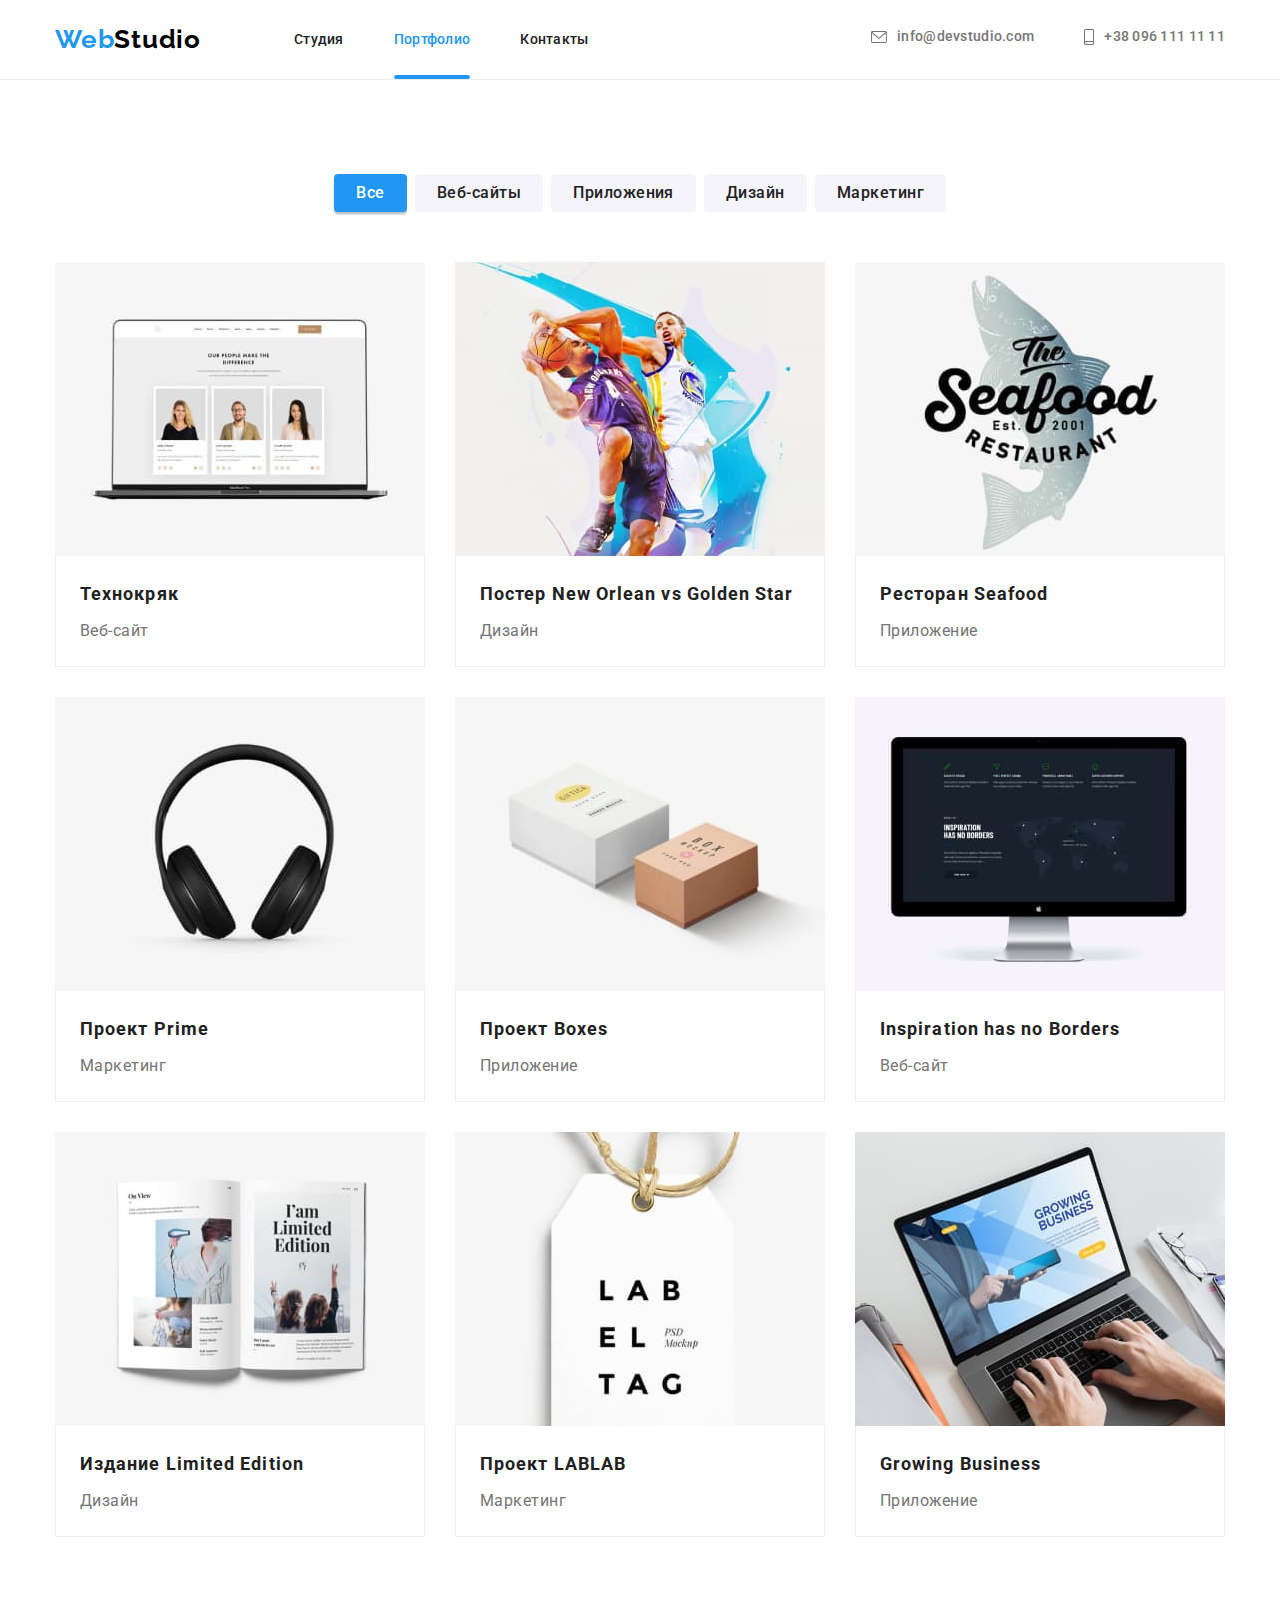
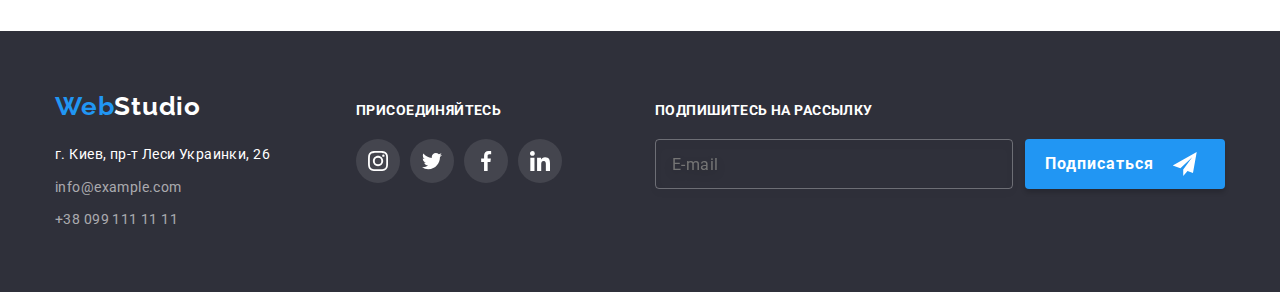
==== portfolio.html @ e459ab81 "Initial commit" ====
<!DOCTYPE html>
<html lang="ru">
  <head>
    <meta charset="UTF-8" />
    <meta http-equiv="X-UA-Compatible" content="IE=edge" />
    <meta name="viewport" content="width=device-width, initial-scale=1.0" />
    <title>Document</title>
    <!--Шрифты-->
    <link rel="preconnect" href="https://fonts.googleapis.com" />
    <link rel="preconnect" href="https://fonts.gstatic.com" crossorigin />
    <link
      href="https://fonts.googleapis.com/css2?family=Raleway:wght@700&family=Roboto:wght@400;500;700;900&display=swap"
      rel="stylesheet"
    />
    <link
      rel="stylesheet"
      href="https://cdnjs.cloudflare.com/ajax/libs/modern-normalize/1.1.0/modern-normalize.min.css"
    />
    <link rel="stylesheet" href="./css/main.min.css" />
  </head>
  <body>
    <header class="header">
      <nav class="container nav">
        <a class="link logo nav__logo--position" href="./index.html" lang="en"
          ><span class="logo--blue">Web</span>Studio
        </a>

        <ul class="list menu">
          <li class="menu__item">
            <a class="link menu__link" href="./index.html">Студия</a>
          </li>
          <li class="menu__item">
            <a
              class="link menu__link menu__link--current"
              href="./portfolio.html"
              >Портфолио</a
            >
          </li>
          <li class="menu__item">
            <a class="link menu__link" href="#">Контакты</a>
          </li>
        </ul>

        <ul class="list contacts contacts--position">
          <li class="contacts__item--position">
            <a
              class="link contacts__link contacts__link--position"
              href="mailto:info@devstudio.com"
              title="Отправить письмо"
            >
              <svg
                class="contacts__icon contacts__icon--position"
                width="16"
                height="12"
              >
                <use href="./images/svg/icons.svg#envelope"></use>
              </svg>
              info@devstudio.com</a
            >
          </li>
          <li class="contacts__item--position">
            <a
              class="link contacts__link contacts__link--position"
              href="tel:0961111111"
              title="Набрать номер"
            >
              <svg
                class="contacts__icon contacts__icon--position"
                width="10"
                height="16"
              >
                <use href="./images/svg/icons.svg#smartphone"></use>
              </svg>
              +38 096 111 11 11</a
            >
          </li>
        </ul>
      </nav>
    </header>
    <main>
      <section class="section">
        <div class="buttons container">
          <!--BUTTONS-->
          <h2 class="buttons__title" hidden>Buttons</h2>
          <ul class="list button__list button__list--position">
            <li class="button__item">
              <button class="button__pic button__pic--current" type="button">
                Все
              </button>
            </li>
            <li class="button__item button__item--position">
              <button class="button__pic" type="button">Веб-сайты</button>
            </li>
            <li class="button__item button__item--position">
              <button class="button__pic" type="button">Приложения</button>
            </li>
            <li class="button__item button__item--position">
              <button class="button__pic" type="button">Дизайн</button>
            </li>
            <li class="button__item button__item--position">
              <button class="button__pic" type="button">Маркетинг</button>
            </li>
          </ul>
          <!--examples-->
          <ul class="list examples">
            <li class="examples__li">
              <h2 class="examples__title" hidden>Examples</h2>
            </li>
            <li class="examples__li">
              <ul class="list examples__list">
                <li class="examples__item">
                  <a class="link examples__link" href="#">
                    <div class="examples__layer">
                      <img
                        class="examples__img examples__img--position"
                        src="./images/exsamples/Technockrack.jpg"
                        alt="Разработка сайта"
                        width="370"
                        height="294"
                      />
                      <p class="exemples__text">
                        Ресурс предлагает комплексные предложения с разным
                        уровнем функционала и сервисов. Все это позволит
                        посетителю получить исчерпывающие сведения о компании
                        или частном лице.
                      </p>
                    </div>
                    <div class="examples__box">
                      <h3 class="examples__name subtitle">Технокряк</h3>
                      <p class="examples__desc">Веб-сайт</p>
                    </div>
                  </a>
                </li>
                <li class="examples__item">
                  <a class="link examples__link" href="#">
                    <div class="examples__layer">
                      <img
                        class="examples__img examples__img--position"
                        src="./images/exsamples/poster.jpg"
                        alt="Игроки в баскетбол"
                        width="370"
                        height="294"
                      />
                      <p class="exemples__text">
                        Ресурс предлагает комплексные предложения с разным
                        уровнем функционала и сервисов. Все это позволит
                        посетителю получить исчерпывающие сведения о компании
                        или частном лице.
                      </p>
                    </div>
                    <div class="examples__box">
                      <h3 class="examples__name subtitle">
                        Постер <span lang="en">New Orlean vs Golden Star</span>
                      </h3>
                      <p class="examples__desc">Дизайн</p>
                    </div>
                  </a>
                </li>
                <li class="examples__item">
                  <a class="link examples__link" href="#">
                    <div class="examples__layer">
                      <img
                        class="examples__img examples__img--position"
                        src="./images/exsamples/restaurant.jpg"
                        alt="Основан в 2001 году"
                        width="370"
                        height="294"
                      />
                      <p class="exemples__text">
                        Ресурс предлагает комплексные предложения с разным
                        уровнем функционала и сервисов. Все это позволит
                        посетителю получить исчерпывающие сведения о компании
                        или частном лице.
                      </p>
                    </div>
                    <div class="examples__box">
                      <h3 class="examples__name subtitle">
                        Ресторан <span lang="en">Seafood</span>
                      </h3>
                      <p class="examples__desc">Приложение</p>
                    </div>
                  </a>
                </li>
                <li class="examples__item">
                  <a class="link examples__link" href="#">
                    <div class="examples__layer">
                      <img
                        class="examples__img examples__img--position"
                        src="./images/exsamples/prime.jpg"
                        alt="Наушники"
                        width="370"
                        height="294"
                      />
                      <p class="exemples__text">
                        Ресурс предлагает комплексные предложения с разным
                        уровнем функционала и сервисов. Все это позволит
                        посетителю получить исчерпывающие сведения о компании
                        или частном лице.
                      </p>
                    </div>
                    <div class="examples__box">
                      <h3 class="examples__name subtitle">
                        Проект <span lang="en">Prime</span>
                      </h3>
                      <p class="examples__desc">Маркетинг</p>
                    </div>
                  </a>
                </li>
                <li class="examples__item">
                  <a class="link examples__link" href="#">
                    <div class="examples__layer">
                      <img
                        class="examples__img examples__img--position"
                        src="./images/exsamples/boxes.jpg"
                        alt="Коробки"
                        width="370"
                        height="294"
                      />
                      <p class="exemples__text">
                        Ресурс предлагает комплексные предложения с разным
                        уровнем функционала и сервисов. Все это позволит
                        посетителю получить исчерпывающие сведения о компании
                        или частном лице.
                      </p>
                    </div>
                    <div class="examples__box">
                      <h3 class="examples__name subtitle">
                        Проект <span lang="en">Boxes</span>
                      </h3>
                      <p class="examples__desc">Приложение</p>
                    </div>
                  </a>
                </li>
                <li class="examples__item">
                  <a class="link examples__link" href="#">
                    <div class="examples__layer">
                      <img
                        class="examples__img examples__img--position"
                        src="./images/exsamples/inspiration.jpg"
                        alt="Монитор"
                        width="370"
                        height="294"
                      />
                      <p class="exemples__text">
                        Ресурс предлагает комплексные предложения с разным
                        уровнем функционала и сервисов. Все это позволит
                        посетителю получить исчерпывающие сведения о компании
                        или частном лице.
                      </p>
                    </div>
                    <div class="examples__box">
                      <h3 class="examples__name subtitle" lang="en">
                        Inspiration has no Borders
                      </h3>
                      <p class="examples__desc">Веб-сайт</p>
                    </div>
                  </a>
                </li>
                <li class="examples__item">
                  <a class="link examples__link" href="#">
                    <div class="examples__layer">
                      <img
                        class="examples__img examples__img--position"
                        src="./images/exsamples/limited_edition.jpg"
                        alt="Редкая книга"
                        width="370"
                        height="294"
                      />
                      <p class="exemples__text">
                        Ресурс предлагает комплексные предложения с разным
                        уровнем функционала и сервисов. Все это позволит
                        посетителю получить исчерпывающие сведения о компании
                        или частном лице.
                      </p>
                    </div>
                    <div class="examples__box">
                      <h3 class="examples__name subtitle">
                        Издание <span lang="en">Limited Edition</span>
                      </h3>
                      <p class="examples__desc">Дизайн</p>
                    </div>
                  </a>
                </li>
                <li class="examples__item">
                  <a class="link examples__link" href="#">
                    <div class="examples__layer">
                      <img
                        class="examples__img examples__img--position"
                        src="./images/exsamples/lab.jpg"
                        alt="Бирка LAB EL TAB"
                        width="370"
                        height="294"
                      />
                      <p class="exemples__text">
                        Ресурс предлагает комплексные предложения с разным
                        уровнем функционала и сервисов. Все это позволит
                        посетителю получить исчерпывающие сведения о компании
                        или частном лице.
                      </p>
                    </div>
                    <div class="examples__box">
                      <h3 class="examples__name subtitle">
                        Проект <span lang="en">LAB</span>LAB
                      </h3>
                      <p class="examples__desc">Маркетинг</p>
                    </div>
                  </a>
                </li>
                <li class="examples__item">
                  <a class="link examples__link" href="#">
                    <div class="examples__layer">
                      <img
                        class="examples__img examples__img--position"
                        src="./images/exsamples/growing_business.jpg"
                        alt="Работа за ноутбуком"
                        width="370"
                        height="294"
                      />
                      <p class="exemples__text">
                        Ресурс предлагает комплексные предложения с разным
                        уровнем функционала и сервисов. Все это позволит
                        посетителю получить исчерпывающие сведения о компании
                        или частном лице.
                      </p>
                    </div>
                    <div class="examples__box">
                      <h3 class="examples__name subtitle" lang="en">
                        Growing Business
                      </h3>
                      <p class="examples__desc">Приложение</p>
                    </div>
                  </a>
                </li>
              </ul>
            </li>
          </ul>
        </div>
      </section>
    </main>
    <!--FOOTER-->
    <footer class="footer">
      <div class="container footer--position">
        <div class="footer__box">
          <a
            class="link logo logo--wite"
            href="./index.html"
            title="Перейти на главную страницу"
            lang="en"
          >
            <span class="logo--blue">Web</span>Studio</a
          >
          <address class="address address--position">
            <ul class="list">
              <li class="address__item">
                <a
                  class="link address__link address__link--white"
                  href="https://goo.gl/maps/PbqtYwgtNbgsAqmw5"
                  target="_blank"
                  rel="noopener noreferrer"
                  title="Посмотрерь расположение на карте"
                >
                  г. Киев, пр-т Леси Украинки, 26</a
                >
              </li>
              <li class="address__item">
                <a
                  class="link address__link address__link--grey"
                  href="mailto:info@example.com"
                  title="Отправить письмо"
                >
                  info@example.com</a
                >
              </li>
              <li class="address__item">
                <a
                  class="link address__link address__link--grey"
                  href="tel:0991111111"
                  title="Набрать номер"
                  >+38 099 111 11 11
                </a>
              </li>
            </ul>
          </address>
        </div>
        <div class="footer__box">
          <h3 class="caption footer__title">ПРИСОЕДИНЯЙТЕСЬ</h3>
          <ul class="list social__list social__list--dark">
            <li class="social__item">
              <a
                class="link social__link social__link--dark"
                href="https://www.instagram.com/"
                target="_blank"
                rel="noopener noreferrer"
                title="Перейти на страничку Instagram"
              >
                <svg class="social__icon" width="20" height="20">
                  <use href="./images/svg/icons.svg#instagram"></use>
                </svg>
              </a>
            </li>
            <li class="social__item">
              <a
                class="link social__link social__link--dark"
                href="https://twitter.com/"
                target="_blank"
                rel="noopener noreferrer"
                title="Перейти на страничку Twitter"
              >
                <svg class="social__icon" width="20" height="20">
                  <use href="./images/svg/icons.svg#twitter"></use>
                </svg>
              </a>
            </li>
            <li class="social__item">
              <a
                class="link social__link social__link--dark"
                href="https://www.facebook.com/"
                target="_blank"
                rel="noopener noreferrer"
                title="Перейти на страничку Facebook"
              >
                <svg class="social__icon" width="20" height="20">
                  <use href="./images/svg/icons.svg#facebook"></use>
                </svg>
              </a>
            </li>
            <li class="social__item">
              <a
                class="link social__link social__link--dark"
                href="https://www.linkedin.com/"
                target="_blank"
                rel="noopener noreferrer"
                title="Перейти на страничку Linkedin"
              >
                <svg class="social__icon" width="20" height="20">
                  <use href="./images/svg/icons.svg#linkedin"></use>
                </svg>
              </a>
            </li>
          </ul>
        </div>
        <div class="footer__box footer__box--grow">
          <strong class="caption footer__title">Подпишитесь на рассылку</strong>
          <form class="footer__action" autocomplete="on">
            <label class="action__label" lang="en">
              <input
                class="action__input"
                type="email"
                name="mail"
                placeholder="E-mail"
              />
            </label>

            <button class="btn action__bnt--position" type="submit">
              Подписаться
              <svg
                class="btn__telegram btn__telegram--position"
                width="24"
                height="24"
              >
                <use href="./images/svg/icons.svg#telegram"></use>
              </svg>
            </button>
          </form>
        </div>
      </div>
    </footer>
  </body>
</html>
---- css/main.min.css ----
:root{--main-font: "Roboto", sans-serif;--secondary-font: "Raleway", sans-serif;--main-text-color-theme-dark: #ffffff;--main-text-color-theme-light: #212121;--secondary-text-color-theme-light: #757575;--accent-color: #2196f3;--btn-background-color: #188ce8;--accent-background-color-dark: #2f303a;--accent-background-color-grey: #f5f4fa;--color-line-header: #ececec;--color-line-box: #eeeeee;--icon-color: #afb1b8;--background-icon-color-dark: #ffffff1a;--accent-second-color: #2196f3e6;--modal-background-color: #00000033;--modal-border-btn-color: #0000001a;--black: #000000;--background-dark-transparant: #2f303acc;--border-color-grey: #21212133;--color-text-grey: #ffffff99;--space-between-clients: 30px;--amount-of-clients: 6;--space-between-exemples: 30px;--ammount-of-exemples-on-line: 3;--timing-function: cubic-bezier(0.4, 0, 0.2, 1)}.visually-hidden{position:absolute;width:1px;height:1px;margin:-1px;border:0;padding:0;white-space:nowrap;-webkit-clip-path:inset(100%);clip-path:inset(100%);clip:rect(0 0 0 0);overflow:hidden}body{font-family:var(--main-font);color:var(--secondary-text-color-theme-light)}.subtitle{color:var(--main-text-color-theme-light)}.subject{margin-top:0;margin-bottom:50px;font-weight:700;font-size:36px;line-height:1.17;letter-spacing:0.03em}.list{padding:0;margin:0;list-style:none}.link{text-decoration:none;color:inherit}.container{width:1200px;padding-left:15px;padding-right:15px;margin-left:auto;margin-right:auto}.section{padding-top:94px;padding-bottom:94px}.centered{text-align:center}.logo{padding:24px 0px;font-family:var(--secondary-font);font-weight:700;font-size:26px;line-height:1.2;letter-spacing:0.03em;color:#000000}.logo--blue{color:var(--accent-color)}.logo--wite{color:var(--main-text-color-theme-dark)}.nav__logo--position{margin-right:93px}.btn{width:200px;height:50px;border-radius:4px;padding:10px 20px;border:none;display:-webkit-box;display:-ms-flexbox;display:flex;-webkit-box-align:center;-ms-flex-align:center;align-items:center;-webkit-box-pack:center;-ms-flex-pack:center;justify-content:center;font-weight:700;font-size:16px;line-height:1.88;text-align:center;letter-spacing:0.06em;color:var(--main-text-color-theme-dark);background:var(--accent-color);-webkit-box-shadow:0px 4px 4px rgba(0,0,0,0.15);box-shadow:0px 4px 4px rgba(0,0,0,0.15);cursor:pointer;-webkit-transition:background-color 250ms var(--timing-function);transition:background-color 250ms var(--timing-function)}.btn:hover,.btn:focus{background-color:var(--btn-background-color)}.btn__telegram{width:200px;fill:currentColor}.btn__telegram--position{margin-left:10px}.hero__btn--position{margin-left:auto;margin-right:auto}.form__btn--position{margin-left:auto;margin-right:auto}.action__bnt--position{margin-left:12px}.modal-btn{position:absolute;top:8px;right:8px;display:-webkit-box;display:-ms-flexbox;display:flex;-webkit-box-align:center;-ms-flex-align:center;align-items:center;display:flex;align-items:center;-webkit-box-pack:center;-ms-flex-pack:center;justify-content:center;width:30px;height:30px;border-radius:50%;padding:0;background-color:inherit;border:1px solid var(--modal-border-btn-color);color:var(--black);cursor:pointer;-webkit-transition:color 250ms var(--timing-function);transition:color 250ms var(--timing-function)}.modal-btn:hover,.modal-btn:focus{color:var(--accent-color)}.modal-btn__icon{fill:currentColor}.button__list{display:-webkit-box;display:-ms-flexbox;display:flex;-webkit-box-pack:center;-ms-flex-pack:center;justify-content:center}.button__list--position{margin-bottom:50px}.button__item--position{margin-left:8px}.button__pic{min-width:73px;height:38px;border-radius:4px;border:none;padding:6px 22px;color:var(--main-text-color-theme-light);background-color:var(--accent-background-color-grey);font-weight:500;font-size:16px;line-height:1.63;text-align:center;letter-spacing:0.03em;cursor:pointer;-webkit-transition:color 250ms var(--timing-function),background-color 250ms var(--timing-function),-webkit-box-shadow 250ms var(--timing-function);transition:color 250ms var(--timing-function),background-color 250ms var(--timing-function),-webkit-box-shadow 250ms var(--timing-function);transition:color 250ms var(--timing-function),background-color 250ms var(--timing-function),box-shadow 250ms var(--timing-function);transition:color 250ms var(--timing-function),background-color 250ms var(--timing-function),box-shadow 250ms var(--timing-function),-webkit-box-shadow 250ms var(--timing-function)}.button__pic:hover,.button__pic:focus,.button__pic--current{background-color:var(--accent-color);color:var(--main-text-color-theme-dark);-webkit-box-shadow:0px 3px 1px rgba(0,0,0,0.1),0px 1px 2px rgba(0,0,0,0.08),0px 2px 2px rgba(0,0,0,0.12);box-shadow:0px 3px 1px rgba(0,0,0,0.1),0px 1px 2px rgba(0,0,0,0.08),0px 2px 2px rgba(0,0,0,0.12)}.social__list{display:-webkit-box;display:-ms-flexbox;display:flex;width:206px;height:44px;margin-left:auto;margin-right:auto;color:var(--icon-color);-webkit-box-pack:justify;-ms-flex-pack:justify;justify-content:space-between}.social__list--dark{color:var(--main-text-color-theme-dark)}.social__item{width:44px;height:44px}.social__link{display:-webkit-box;display:-ms-flexbox;display:flex;width:100%;height:100%;border-radius:50%;-webkit-box-align:center;-ms-flex-align:center;align-items:center;-webkit-transition:color 250ms var(--timing-function),background-color 250ms var(--timing-function);transition:color 250ms var(--timing-function),background-color 250ms var(--timing-function)}.social__link:hover,.social__link:focus{color:var(--main-text-color-theme-dark);background-color:var(--accent-color)}.social__link--dark{background-color:var(--background-icon-color-dark)}.social__icon{fill:currentColor;margin-left:auto;margin-right:auto}.backdrop{position:fixed;top:0;left:0;z-index:10;width:100%;height:100%;background-color:var(--modal-background-color);-webkit-transition:opacity 250ms var(--timing-function),visibility 250ms var(--timing-function);transition:opacity 250ms var(--timing-function),visibility 250ms var(--timing-function)}.is-hidden{opacity:0;pointer-events:none;visibility:hidden}.modal{position:absolute;top:50%;left:50%;-webkit-transform:translate(-50%, -50%) scale(1);transform:translate(-50%, -50%) scale(1);width:528px;border-radius:4px;padding:40px;background-color:var(--main-text-color-theme-dark);-webkit-transition:-webkit-transform 250ms var(--timing-function);transition:-webkit-transform 250ms var(--timing-function);transition:transform 250ms var(--timing-function);transition:transform 250ms var(--timing-function), -webkit-transform 250ms var(--timing-function)}.is-hidden .modal{-webkit-transform:translate(-50%, -50%) scale(0.8);transform:translate(-50%, -50%) scale(0.8)}.modal-action{display:block;margin-bottom:12px;font-weight:700;font-size:20px;line-height:1.15;text-align:center;letter-spacing:0.03em;color:var(--main-text-color-theme-light)}.form__box{display:-webkit-box;display:-ms-flexbox;display:flex;-webkit-box-orient:vertical;-webkit-box-direction:normal;-ms-flex-direction:column;flex-direction:column}.form__label{position:relative;display:-webkit-box;display:-ms-flexbox;display:flex;-webkit-box-orient:vertical;-webkit-box-direction:normal;-ms-flex-direction:column;flex-direction:column;color:var(--main-text-color-theme-light)}.form__label--position{margin-bottom:10px}.form__span{font-weight:400;font-size:12px;line-height:1.17;letter-spacing:0.01em;color:var(--secondary-text-color-theme-light)}.form__input{display:block;width:100%;height:40px;padding-left:42px;border-radius:4px;border:1px solid var(--border-color-grey);outline:transparent;-webkit-transition:border-color 250ms var(--timing-function);transition:border-color 250ms var(--timing-function)}.form__input--position{margin-top:4px}.form__input:focus,.form__input:hover{border-color:var(--accent-color);cursor:pointer}.form__icon{position:absolute;left:12px;bottom:11px;fill:currentColor;-webkit-transition:fill 250ms var(--timing-function);transition:fill 250ms var(--timing-function)}.form__label:focus-within>.form__icon{fill:var(--accent-color)}.textarea{width:448px;height:120px;padding:12px 16px;resize:none}.agreement__label{display:-webkit-box;display:-ms-flexbox;display:flex;-webkit-box-align:center;-ms-flex-align:center;align-items:center;-webkit-box-pack:space-evenly;-ms-flex-pack:space-evenly;justify-content:space-evenly}.agreement__label--position{margin-top:20px;margin-bottom:30px}.agreement-box{display:inline-block;width:16px;height:15px;color:var(--main-text-color-theme-dark);border:2px solid var(--main-text-color-theme-light);display:-webkit-box;display:-ms-flexbox;display:flex;-webkit-box-align:center;-ms-flex-align:center;align-items:center;-webkit-box-pack:center;-ms-flex-pack:center;justify-content:center;border-radius:3px;cursor:pointer;-webkit-transition:border-color 250ms var(--timing-function),background-color 250ms var(--timing-function);transition:border-color 250ms var(--timing-function),background-color 250ms var(--timing-function)}.agreement__input:checked+.agreement-box{background-color:var(--accent-color);border:2px solid var(--accent-color)}.agreement__input:hover+.agreement-box,.agreement__input:focus+.agreement-box{border:2px solid var(--accent-color)}.agreement-box__icon{fill:currentColor}.agreement__text{margin:0;font-weight:400;font-size:14px;line-height:1.71;letter-spacing:0.03em;color:var(--secondary-text-color-theme-light)}.agreement__link{-webkit-text-decoration-line:underline;text-decoration-line:underline;color:var(--accent-color)}.header{border-bottom:1px solid var(--color-line-header)}.nav{display:-webkit-box;display:-ms-flexbox;display:flex;-webkit-box-align:center;-ms-flex-align:center;align-items:center}.list.menu{display:-webkit-box;display:-ms-flexbox;display:flex}.menu__item:not(:last-child){margin-right:50px}.menu__link{padding-top:32px;padding-bottom:32px;color:var(--main-text-color-theme-light);font-weight:500;font-size:14px;line-height:1.14;letter-spacing:0.02em;-webkit-transition:color 250ms var(--timing-function);transition:color 250ms var(--timing-function)}.menu__link--current{position:relative;color:var(--accent-color)}.menu__link--current::after{content:"";position:absolute;left:0;bottom:0;display:inline-block;width:100%;height:4px;border-radius:2px;background-color:var(--accent-color)}.menu__link:hover,.menu__link:focus{color:var(--accent-color)}.contacts--position{display:-webkit-box;display:-ms-flexbox;display:flex;margin-left:auto}.contacts__item--position:last-child{margin-left:50px}.contacts__link{display:-webkit-box;display:-ms-flexbox;display:flex;width:inherit;height:inherit;font-weight:500;font-size:14px;line-height:1.14;letter-spacing:0.02em;color:var(--secondary-text-color-theme-light);-webkit-transition:color 250ms var(--timing-function);transition:color 250ms var(--timing-function)}.contacts__link:hover,.contacts__link:focus{color:var(--accent-color)}.contacts__link--position{display:-webkit-inline-box;display:-ms-inline-flexbox;display:inline-flex;-webkit-box-align:center;-ms-flex-align:center;align-items:center}.contacts__icon{fill:currentColor}.contacts__icon--position{margin-right:10px}.hero{background:#c4c4c4;width:1600px;height:600px}.hero--position{margin-left:auto;margin-right:auto}.overlay{max-width:1600px;height:600px;background-image:-webkit-gradient(linear, left top, right top, from(rgba(47,48,58,0.4)), to(rgba(47,48,58,0.4))),url(../images/header/header_main_picture.jpg);background-image:linear-gradient(to right, rgba(47,48,58,0.4), rgba(47,48,58,0.4)),url(../images/header/header_main_picture.jpg);background-size:cover;background-position:center;background-color:var(--accent-background-color-dark);text-align:center}.overlay--position{margin-left:auto;margin-right:auto;padding-top:200px;padding-bottom:200px}.hero__title{max-width:696px;font-weight:900;font-size:44px;line-height:1.36;letter-spacing:0.06em;text-transform:uppercase;text-align:center;color:var(--main-text-color-theme-dark)}.hero__title--position{margin-left:auto;margin-right:auto;margin-top:0;margin-bottom:30px}.benefits__list{display:-webkit-box;display:-ms-flexbox;display:flex;-webkit-box-pack:justify;-ms-flex-pack:justify;justify-content:space-between}.benefits__item{width:calc((100% - 90px) / 4)}.benefits__item--position{margin-right:30px}.benefits__box{display:-webkit-box;display:-ms-flexbox;display:flex;-webkit-box-align:center;-ms-flex-align:center;align-items:center;-webkit-box-pack:center;-ms-flex-pack:center;justify-content:center;height:120px;border-radius:4px;background-color:var(--accent-background-color-grey)}.benefits__box--position{margin-bottom:30px}.caption{margin-top:0;font-weight:700;font-size:14px;line-height:1.14;letter-spacing:0.03em;text-transform:uppercase}.benefits__caption--position{margin-bottom:10px}.benefits__text{margin-top:0;margin-bottom:0;font-size:14px;line-height:1.71;letter-spacing:0.03em}.about{padding-top:0}.about__list{display:-webkit-box;display:-ms-flexbox;display:flex}.about__item{position:relative;width:calc((100% - 60px) / 3)}.about__item--position{margin-right:30px}.about__img{display:block}.about__text{position:absolute;bottom:0;left:0;width:100%;display:block;padding:27px 40px;margin:0;background-color:var(--background-dark-transparant);font-weight:700;font-size:14px;line-height:1.14;text-align:center;letter-spacing:0.03em;text-transform:uppercase;color:var(--main-text-color-theme-dark)}.employees{background-color:var(--accent-background-color-grey)}.employees__list{display:-webkit-box;display:-ms-flexbox;display:flex}.employees__item{width:calc((100% - 90px) / 4);padding-bottom:30px;background-color:var(--main-text-color-theme-dark);-webkit-box-shadow:0px 1px 3px rgba(0,0,0,0.12),0px 1px 1px rgba(0,0,0,0.14),0px 2px 1px rgba(0,0,0,0.2);box-shadow:0px 1px 3px rgba(0,0,0,0.12),0px 1px 1px rgba(0,0,0,0.14),0px 2px 1px rgba(0,0,0,0.2);border-radius:0px 0px 4px 4px}.employees__item--position{margin-right:30px}.employees__img{margin-bottom:30px}.employees__name{margin-top:0;margin-bottom:10px;font-weight:500;font-size:16px;line-height:1.19;letter-spacing:0.03em}.employess__job{margin-top:0;margin-bottom:16px;font-size:16px;line-height:1.19;letter-spacing:0.03em}.clients__list{display:-webkit-box;display:-ms-flexbox;display:flex}.clients__box{-ms-flex-preferred-size:calc( (100% - ((var(--amount-of-clients) - 1) * var(--space-between-clients))) / var(--amount-of-clients));flex-basis:calc( (100% - ((var(--amount-of-clients) - 1) * var(--space-between-clients))) / var(--amount-of-clients))}.clients__box:not(:last-child){margin-right:var(--space-between-clients)}.clients__link{display:-webkit-box;display:-ms-flexbox;display:flex;height:92px;border:1px solid var(--icon-color);border-radius:4px;-webkit-box-align:center;-ms-flex-align:center;align-items:center;color:var(--icon-color);-webkit-transition:color 250ms var(--timing-function),border-color 250ms var(--timing-function);transition:color 250ms var(--timing-function),border-color 250ms var(--timing-function)}.clients__link:hover,.clients__link:focus{color:var(--accent-color);border-color:var(--accent-color)}.clients__icon{width:106px;height:60px;margin-left:auto;margin-right:auto;fill:currentColor}.examples__list{display:-webkit-box;display:-ms-flexbox;display:flex;-ms-flex-wrap:wrap;flex-wrap:wrap}.examples__item{-ms-flex-preferred-size:calc((100% - ((var(--ammount-of-exemples-on-line) - 1) * var(--space-between-exemples))) / var(--ammount-of-exemples-on-line));flex-basis:calc((100% - ((var(--ammount-of-exemples-on-line) - 1) * var(--space-between-exemples))) / var(--ammount-of-exemples-on-line));position:relative}.examples__item:not(:nth-child(3n)){margin-right:var(--space-between-exemples)}.examples__item:not(:nth-last-child(-n+3)){margin-bottom:var(--space-between-exemples)}.examples__link{display:block;-webkit-transition:-webkit-box-shadow 250ms var(--timing-function);transition:-webkit-box-shadow 250ms var(--timing-function);transition:box-shadow 250ms var(--timing-function);transition:box-shadow 250ms var(--timing-function), -webkit-box-shadow 250ms var(--timing-function)}.examples__link:hover,.examples__link:focus{-webkit-box-shadow:0px 1px 1px rgba(0,0,0,0.12),0px 4px 4px rgba(0,0,0,0.06),1px 4px 6px rgba(0,0,0,0.16);box-shadow:0px 1px 1px rgba(0,0,0,0.12),0px 4px 4px rgba(0,0,0,0.06),1px 4px 6px rgba(0,0,0,0.16)}.examples__desc{margin-top:0;margin-bottom:0;font-size:16px;line-height:1.88;letter-spacing:0.03em}.examples__img{display:block}.examples__img--position{margin-top:0;margin-bottom:0}.examples__layer{position:relative;overflow:hidden}.exemples__text{content:"";position:absolute;top:0;left:0;width:100%;height:100%;display:-webkit-box;display:-ms-flexbox;display:flex;-webkit-box-align:center;-ms-flex-align:center;align-items:center;background-color:var(--accent-second-color);opacity:0;margin:0;padding-left:24px;padding-right:24px;font-weight:400;font-size:18px;line-height:1.55;letter-spacing:0.03em;color:var(--main-text-color-theme-dark);-webkit-transform:translateY(100%);transform:translateY(100%);-webkit-transition:opacity 250ms var(--timing-function),-webkit-transform 250ms var(--timing-function);transition:opacity 250ms var(--timing-function),-webkit-transform 250ms var(--timing-function);transition:transform 250ms var(--timing-function),opacity 250ms var(--timing-function);transition:transform 250ms var(--timing-function),opacity 250ms var(--timing-function),-webkit-transform 250ms var(--timing-function)}.examples__link:hover .exemples__text,.examples__link:focus .exemples__text{opacity:1;-webkit-transform:translateY(0);transform:translateY(0)}.examples__box{padding-top:20px;padding-bottom:20px;padding-left:24px;border-left:1px solid var(--color-line-box);border-bottom:1px solid var(--color-line-box);border-right:1px solid var(--color-line-box)}.examples__name{font-weight:700;font-size:18px;line-height:2;letter-spacing:0.06em;margin-top:0;margin-bottom:4px}.footer{padding-top:60px;padding-bottom:60px;background-color:var(--accent-background-color-dark)}.footer--position{display:-webkit-box;display:-ms-flexbox;display:flex;-webkit-box-align:baseline;-ms-flex-align:baseline;align-items:baseline}.footer__box:first-child{width:231px;margin-right:70px}.footer__box:nth-child(2){margin-right:93px}.footer__box--grow{-webkit-box-flex:1;-ms-flex-positive:1;flex-grow:1}.address{font-style:inherit}.address--position{margin-top:20px}.address__link{font-weight:400;font-size:14px;line-height:1.71;letter-spacing:0.03em}.address__link--white,.address__link--white:hover,.address__link--white:focus{color:var(--main-text-color-theme-dark)}.address__link--grey{color:rgba(255,255,255,0.6)}.address__item:not(:first-child){margin-top:9px}.footer__title{margin-bottom:20px;color:var(--main-text-color-theme-dark);display:block}.footer__action{display:-webkit-box;display:-ms-flexbox;display:flex;-webkit-box-pack:justify;-ms-flex-pack:justify;justify-content:space-between}.action__label{display:inline-block;-webkit-box-flex:1;-ms-flex-positive:1;flex-grow:1}.action__input{width:100%;height:50px;padding-top:15px;padding-bottom:15px;padding-left:16px;border:1px solid rgba(255,255,255,0.3);-webkit-filter:drop-shadow(0px 4px 4px rgba(0,0,0,0.15));filter:drop-shadow(0px 4px 4px rgba(0,0,0,0.15));border-radius:4px;background-color:inherit;outline:transparent;font-weight:400;font-size:16px;line-height:20px;letter-spacing:0.03em;color:var(--color-text-grey);-webkit-transition:border-color 250ms var(--timing-function);transition:border-color 250ms var(--timing-function)}.action__input:hover,.action__input:focus{border-color:var(--main-text-color-theme-dark)}
/*# sourceMappingURL=main.min.css.map */
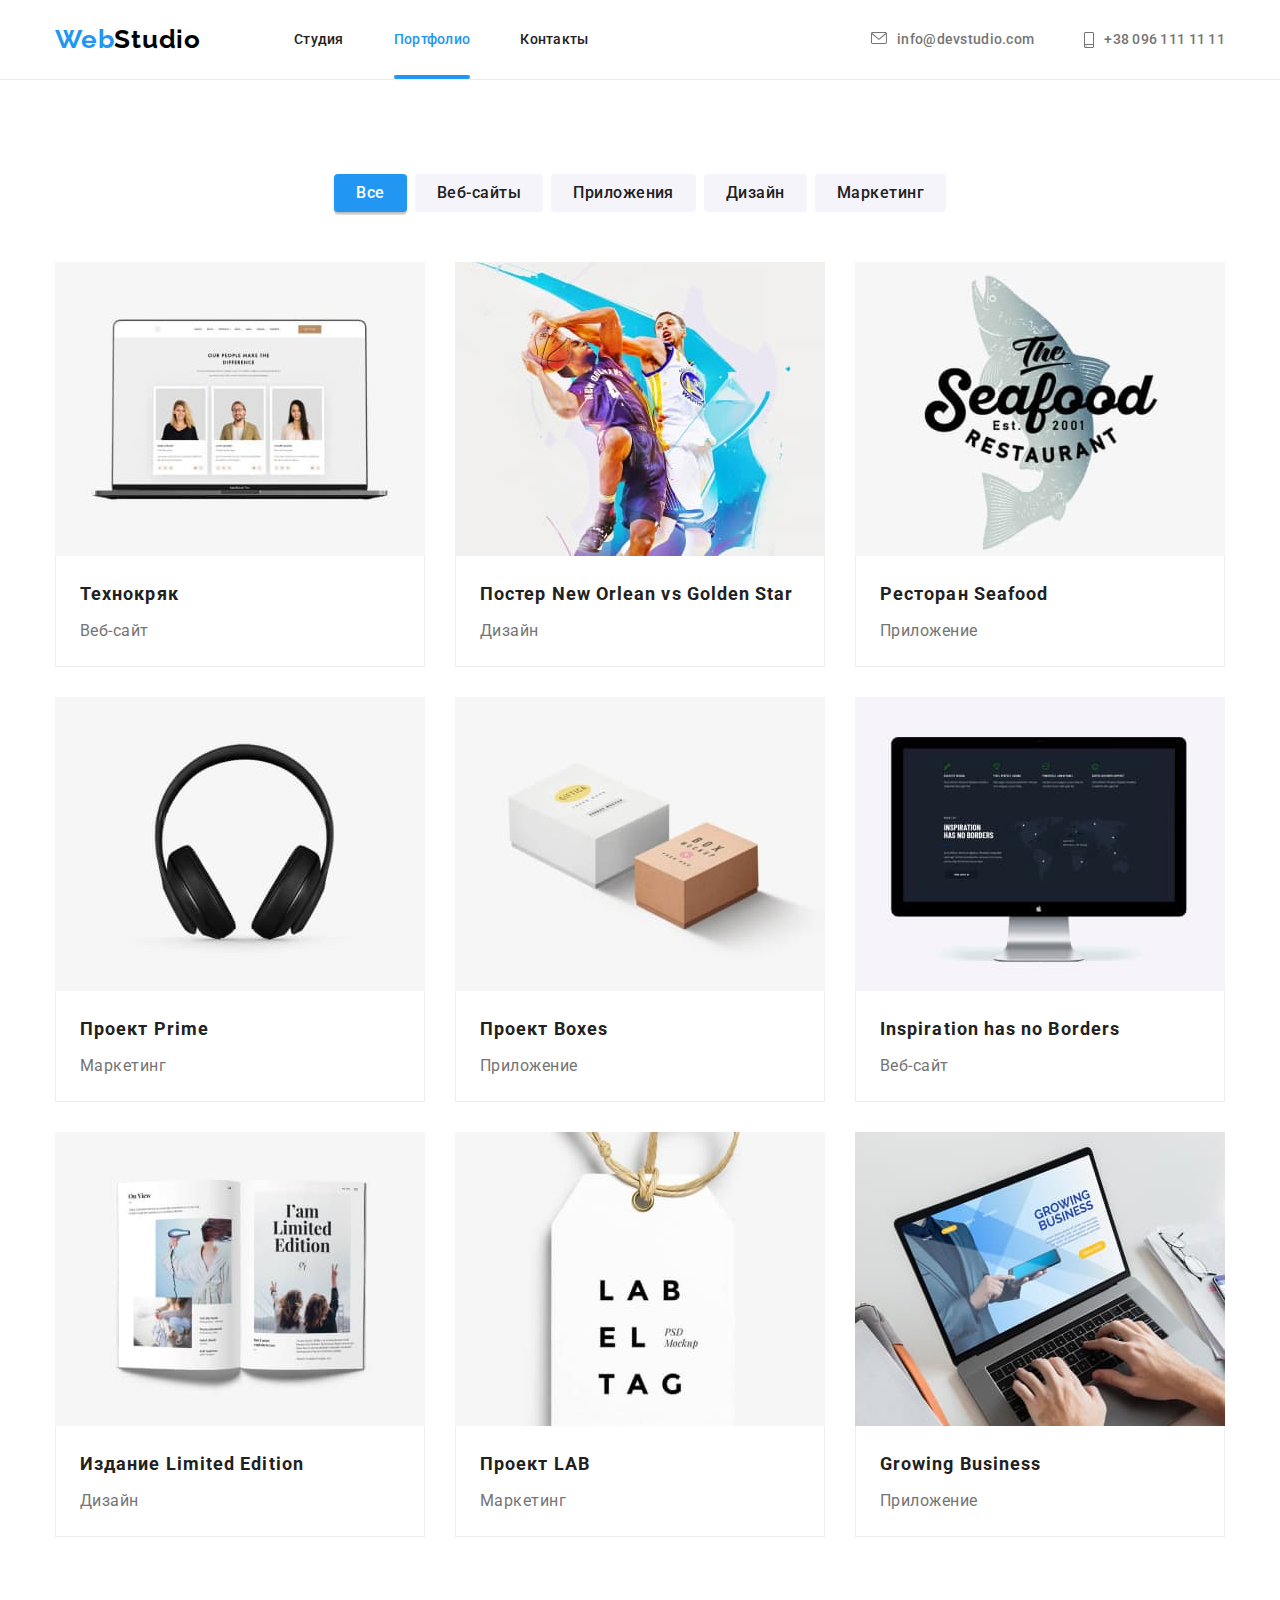
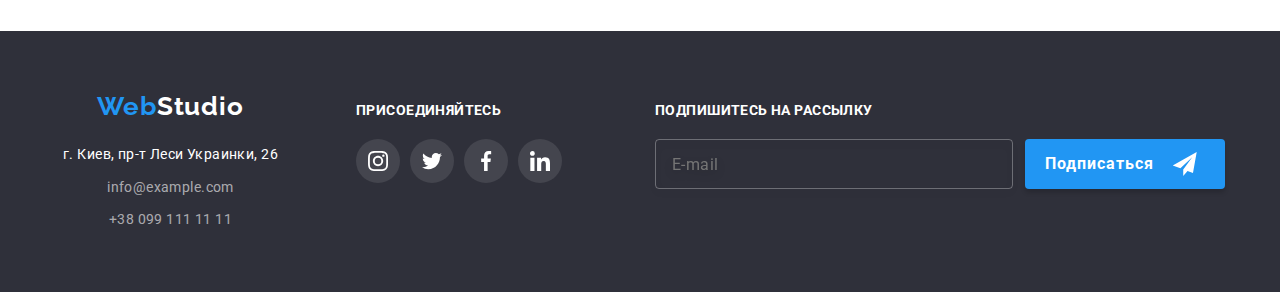
==== commit 3b4befb8: "done" ====
--- a/portfolio.html
+++ b/portfolio.html
@@ -24,57 +24,102 @@
         <a class="link logo nav__logo--position" href="./index.html" lang="en"
           ><span class="logo--blue">Web</span>Studio
         </a>
+        <button
+          type="button"
+          class="menu-button"
+          aria-expanded="false"
+          aria-controls="menu-container"
+          data-menu-button
+        >
+          <svg
+            class="menu-button__icon"
+            width="40"
+            height="40"
+            aria-label="Переключатель мобильного меню"
+          >
+            <use class="icon-close" href="./images/svg/icons.svg#close"></use>
+            <use class="icon-menu" href="./images/svg/icons.svg#menu"></use>
+          </svg>
+        </button>
 
-        <ul class="list menu">
-          <li class="menu__item">
-            <a class="link menu__link" href="./index.html">Студия</a>
-          </li>
-          <li class="menu__item">
-            <a
-              class="link menu__link menu__link--current"
-              href="./portfolio.html"
-              >Портфолио</a
+        <div class="menu-container" id="menu-container" data-menu>
+          <ul class="list menu">
+            <li class="menu__item">
+              <a class="link menu__link" href="./index.html">Студия</a>
+            </li>
+            <li class="menu__item">
+              <a
+                class="link menu__link menu__link--current"
+                href="./portfolio.html"
+                >Портфолио</a
+              >
+            </li>
+            <li class="menu__item">
+              <a class="link menu__link" href="#">Контакты</a>
+            </li>
+          </ul>
+
+          <ul class="list contacts contacts--position">
+            <li
+              class="contacts__item contacts__item--position contacts__item--bottom"
             >
-          </li>
-          <li class="menu__item">
-            <a class="link menu__link" href="#">Контакты</a>
-          </li>
-        </ul>
-
-        <ul class="list contacts contacts--position">
-          <li class="contacts__item--position">
-            <a
-              class="link contacts__link contacts__link--position"
-              href="mailto:info@devstudio.com"
-              title="Отправить письмо"
-            >
-              <svg
-                class="contacts__icon contacts__icon--position"
-                width="16"
-                height="12"
-              >
-                <use href="./images/svg/icons.svg#envelope"></use>
-              </svg>
-              info@devstudio.com</a
-            >
-          </li>
-          <li class="contacts__item--position">
-            <a
-              class="link contacts__link contacts__link--position"
-              href="tel:0961111111"
-              title="Набрать номер"
-            >
-              <svg
-                class="contacts__icon contacts__icon--position"
-                width="10"
-                height="16"
-              >
-                <use href="./images/svg/icons.svg#smartphone"></use>
-              </svg>
-              +38 096 111 11 11</a
-            >
-          </li>
-        </ul>
+              <a
+                class="link contacts__link contacts__link--position contacts__link--tel"
+                href="tel:0961111111"
+                title="Набрать номер"
+              >
+                <svg
+                  class="contacts__icon contacts__icon--position"
+                  width="10"
+                  height="16"
+                >
+                  <use href="./images/svg/icons.svg#smartphone"></use>
+                </svg>
+                +38 096 111 11 11</a
+              >
+            </li>
+            <li class="contacts__item contacts__item--position">
+              <a
+                class="link contacts__link contacts__link--position contacts__link--mail"
+                href="mailto:info@devstudio.com"
+                title="Отправить письмо"
+              >
+                <svg
+                  class="contacts__icon contacts__icon--position"
+                  width="16"
+                  height="12"
+                >
+                  <use href="./images/svg/icons.svg#envelope"></use>
+                </svg>
+                info@devstudio.com</a
+              >
+            </li>
+          </ul>
+          <ul class="list social-menu">
+            <li class="social-menu__item">
+              <a
+                href="https://www.instagram.com/"
+                class="link social-menu__link"
+                >Instagram</a
+              >
+            </li>
+            <li class="social-menu__item">
+              <a href="https://twitter.com/" class="link social-menu__link"
+                >Twitter</a
+              >
+            </li>
+            <li class="social-menu__item">
+              <a href="https://www.facebook.com/" class="link social-menu__link"
+                >Facebook</a
+              >
+            </li>
+            <li class="social-menu__item">
+              <a href="https://www.linkedin.com/" class="link social-menu__link"
+                >LinkedIn</a
+              >
+            </li>
+          </ul>
+        </div>
       </nav>
     </header>
     <main>
@@ -83,7 +128,7 @@
           <!--BUTTONS-->
           <h2 class="buttons__title" hidden>Buttons</h2>
           <ul class="list button__list button__list--position">
-            <li class="button__item">
+            <li class="button__item button__item--position">
               <button class="button__pic button__pic--current" type="button">
                 Все
               </button>
@@ -97,7 +142,7 @@
             <li class="button__item button__item--position">
               <button class="button__pic" type="button">Дизайн</button>
             </li>
-            <li class="button__item button__item--position">
+            <li class="button__item">
               <button class="button__pic" type="button">Маркетинг</button>
             </li>
           </ul>
@@ -111,13 +156,58 @@
                 <li class="examples__item">
                   <a class="link examples__link" href="#">
                     <div class="examples__layer">
-                      <img
+                      <picture>
+                        <source
+                          media="(min-width: 1200px)"
+                          srcset="
+                            ./images/exsamples/Technockrack_1200.jpg    1x,
+                            ./images/exsamples/Technockrack_1200@2x.jpg 2x
+                          "
+                          type="image/jpg"
+                        />
+                        <source
+                          media="(min-width: 768px)"
+                          srcset="
+                            ./images/exsamples/Technockrack_768.jpg    1x,
+                            ./images/exsamples/Technockrack_768@2x.jpg 2x
+                          "
+                          type="image/jpg"
+                        />
+                        <source
+                          media="(min-width: 480px)"
+                          srcset="
+                            ./images/exsamples/Technockrack_480.jpg    1x,
+                            ./images/exsamples/Technockrack_480@2x.jpg 2x
+                          "
+                          type="image/jpg"
+                        />
+                        <img
+                          class="examples__img examples__img--position"
+                          src="./images/exsamples/Technockrack_480.jpg"
+                          alt="Разработка сайта"
+                          style="pointer-events: none"
+                          width="450"
+                          height="294"
+                          loading="lazy"
+                        />
+                      </picture>
+                      <!-- <img
                         class="examples__img examples__img--position"
-                        src="./images/exsamples/Technockrack.jpg"
+                        srcset="
+                          ./images/exsamples/Technockrack_354.jpg 354w,
+                          ./images/exsamples/Technockrack_370.jpg 370w,
+                          ./images/exsamples/Technockrack_450.jpg 450w,
+                          ./images/exsamples/Technockrack_708.jpg 708w,
+                          ./images/exsamples/Technockrack_740.jpg 740w,
+                          ./images/exsamples/Technockrack_900.jpg 900
+                        "
+                        src="./images/exsamples/Technockrack_450.jpg"
+                        sizes="(min-width: 1200) 370px, (min-width: 768) 354px, (min-width: 480) 450px, 100vw"
                         alt="Разработка сайта"
-                        width="370"
+                        width="450"
                         height="294"
-                      />
+                        loading="lazy"
+                      /> -->
                       <p class="exemples__text">
                         Ресурс предлагает комплексные предложения с разным
                         уровнем функционала и сервисов. Все это позволит
@@ -134,13 +224,48 @@
                 <li class="examples__item">
                   <a class="link examples__link" href="#">
                     <div class="examples__layer">
-                      <img
+                      <picture>
+                        <source
+                          media="(min-width: 1200px)"
+                          srcset="
+                            ./images/exsamples/poster_1200.jpg    1x,
+                            ./images/exsamples/poster_1200@2x.jpg 2x
+                          "
+                          type="image/jpg"
+                        />
+                        <source
+                          media="(min-width: 768px)"
+                          srcset="
+                            ./images/exsamples/poster_768.jpg    1x,
+                            ./images/exsamples/poster_768@2x.jpg 2x
+                          "
+                          type="image/jpg"
+                        />
+                        <source
+                          media="(min-width: 480px)"
+                          srcset="
+                            ./images/exsamples/poster_480.jpg    1x,
+                            ./images/exsamples/poster_480@2x.jpg 2x
+                          "
+                          type="image/jpg"
+                        />
+                        <img
+                          class="examples__img examples__img--position"
+                          src="./images/exsamples/poster_480.jpg"
+                          alt="Игроки в баскетбол"
+                          style="pointer-events: none"
+                          width="450"
+                          height="294"
+                          loading="lazy"
+                        />
+                      </picture>
+                      <!-- <img
                         class="examples__img examples__img--position"
                         src="./images/exsamples/poster.jpg"
                         alt="Игроки в баскетбол"
                         width="370"
                         height="294"
-                      />
+                      /> -->
                       <p class="exemples__text">
                         Ресурс предлагает комплексные предложения с разным
                         уровнем функционала и сервисов. Все это позволит
@@ -159,13 +284,48 @@
                 <li class="examples__item">
                   <a class="link examples__link" href="#">
                     <div class="examples__layer">
-                      <img
+                      <picture>
+                        <source
+                          media="(min-width: 1200px)"
+                          srcset="
+                            ./images/exsamples/restaurant_1200.jpg    1x,
+                            ./images/exsamples/restaurant_1200@2x.jpg 2x
+                          "
+                          type="image/jpg"
+                        />
+                        <source
+                          media="(min-width: 768px)"
+                          srcset="
+                            ./images/exsamples/restaurant_768.jpg    1x,
+                            ./images/exsamples/restaurant_768@2x.jpg 2x
+                          "
+                          type="image/jpg"
+                        />
+                        <source
+                          media="(min-width: 480px)"
+                          srcset="
+                            ./images/exsamples/restaurant_480.jpg    1x,
+                            ./images/exsamples/restaurant_480@2x.jpg 2x
+                          "
+                          type="image/jpg"
+                        />
+                        <img
+                          class="examples__img examples__img--position"
+                          src="./images/exsamples/restaurant_480.jpg"
+                          alt="Основан в 2001 году"
+                          style="pointer-events: none"
+                          width="450"
+                          height="294"
+                          loading="lazy"
+                        />
+                      </picture>
+                      <!-- <img
                         class="examples__img examples__img--position"
                         src="./images/exsamples/restaurant.jpg"
                         alt="Основан в 2001 году"
                         width="370"
                         height="294"
-                      />
+                      /> -->
                       <p class="exemples__text">
                         Ресурс предлагает комплексные предложения с разным
                         уровнем функционала и сервисов. Все это позволит
@@ -184,13 +344,48 @@
                 <li class="examples__item">
                   <a class="link examples__link" href="#">
                     <div class="examples__layer">
-                      <img
+                      <picture>
+                        <source
+                          media="(min-width: 1200px)"
+                          srcset="
+                            ./images/exsamples/prime_1200.jpg    1x,
+                            ./images/exsamples/prime_1200@2x.jpg 2x
+                          "
+                          type="image/jpg"
+                        />
+                        <source
+                          media="(min-width: 768px)"
+                          srcset="
+                            ./images/exsamples/prime_768.jpg    1x,
+                            ./images/exsamples/prime_768@2x.jpg 2x
+                          "
+                          type="image/jpg"
+                        />
+                        <source
+                          media="(min-width: 480px)"
+                          srcset="
+                            ./images/exsamples/prime_480.jpg    1x,
+                            ./images/exsamples/prime_480@2x.jpg 2x
+                          "
+                          type="image/jpg"
+                        />
+                        <img
+                          class="examples__img examples__img--position"
+                          src="./images/exsamples/prime_480.jpg"
+                          alt="Наушники"
+                          style="pointer-events: none"
+                          width="450"
+                          height="294"
+                          loading="lazy"
+                        />
+                      </picture>
+                      <!-- <img
                         class="examples__img examples__img--position"
                         src="./images/exsamples/prime.jpg"
                         alt="Наушники"
                         width="370"
                         height="294"
-                      />
+                      /> -->
                       <p class="exemples__text">
                         Ресурс предлагает комплексные предложения с разным
                         уровнем функционала и сервисов. Все это позволит
@@ -209,13 +404,48 @@
                 <li class="examples__item">
                   <a class="link examples__link" href="#">
                     <div class="examples__layer">
-                      <img
+                      <picture>
+                        <source
+                          media="(min-width: 1200px)"
+                          srcset="
+                            ./images/exsamples/boxes_1200.jpg    1x,
+                            ./images/exsamples/boxes_1200@2x.jpg 2x
+                          "
+                          type="image/jpg"
+                        />
+                        <source
+                          media="(min-width: 768px)"
+                          srcset="
+                            ./images/exsamples/boxes_768.jpg    1x,
+                            ./images/exsamples/boxes_768@2x.jpg 2x
+                          "
+                          type="image/jpg"
+                        />
+                        <source
+                          media="(min-width: 480px)"
+                          srcset="
+                            ./images/exsamples/boxes_480.jpg    1x,
+                            ./images/exsamples/boxes_480@2x.jpg 2x
+                          "
+                          type="image/jpg"
+                        />
+                        <img
+                          class="examples__img examples__img--position"
+                          src="./images/exsamples/boxes_480.jpg"
+                          alt="Коробки"
+                          style="pointer-events: none"
+                          width="450"
+                          height="294"
+                          loading="lazy"
+                        />
+                      </picture>
+                      <!-- <img
                         class="examples__img examples__img--position"
                         src="./images/exsamples/boxes.jpg"
                         alt="Коробки"
                         width="370"
                         height="294"
-                      />
+                      /> -->
                       <p class="exemples__text">
                         Ресурс предлагает комплексные предложения с разным
                         уровнем функционала и сервисов. Все это позволит
@@ -234,13 +464,48 @@
                 <li class="examples__item">
                   <a class="link examples__link" href="#">
                     <div class="examples__layer">
-                      <img
+                      <picture>
+                        <source
+                          media="(min-width: 1200px)"
+                          srcset="
+                            ./images/exsamples/inspiration_1200.jpg    1x,
+                            ./images/exsamples/inspiration_1200@2x.jpg 2x
+                          "
+                          type="image/jpg"
+                        />
+                        <source
+                          media="(min-width: 768px)"
+                          srcset="
+                            ./images/exsamples/inspiration_768.jpg    1x,
+                            ./images/exsamples/inspiration_768@2x.jpg 2x
+                          "
+                          type="image/jpg"
+                        />
+                        <source
+                          media="(min-width: 480px)"
+                          srcset="
+                            ./images/exsamples/inspiration_480.jpg    1x,
+                            ./images/exsamples/inspiration_480@2x.jpg 2x
+                          "
+                          type="image/jpg"
+                        />
+                        <img
+                          class="examples__img examples__img--position"
+                          src="./images/exsamples/inspiration_480.jpg"
+                          alt="Монитор"
+                          style="pointer-events: none"
+                          width="450"
+                          height="294"
+                          loading="lazy"
+                        />
+                      </picture>
+                      <!-- <img
                         class="examples__img examples__img--position"
                         src="./images/exsamples/inspiration.jpg"
                         alt="Монитор"
                         width="370"
                         height="294"
-                      />
+                      /> -->
                       <p class="exemples__text">
                         Ресурс предлагает комплексные предложения с разным
                         уровнем функционала и сервисов. Все это позволит
@@ -259,13 +524,48 @@
                 <li class="examples__item">
                   <a class="link examples__link" href="#">
                     <div class="examples__layer">
-                      <img
+                      <picture>
+                        <source
+                          media="(min-width: 1200px)"
+                          srcset="
+                            ./images/exsamples/limited_edition_1200.jpg    1x,
+                            ./images/exsamples/limited_edition_1200@2x.jpg 2x
+                          "
+                          type="image/jpg"
+                        />
+                        <source
+                          media="(min-width: 768px)"
+                          srcset="
+                            ./images/exsamples/limited_edition_768.jpg    1x,
+                            ./images/exsamples/limited_edition_768@2x.jpg 2x
+                          "
+                          type="image/jpg"
+                        />
+                        <source
+                          media="(min-width: 480px)"
+                          srcset="
+                            ./images/exsamples/limited_edition_480.jpg    1x,
+                            ./images/exsamples/limited_edition_480@2x.jpg 2x
+                          "
+                          type="image/jpg"
+                        />
+                        <img
+                          class="examples__img examples__img--position"
+                          src="./images/exsamples/limited_edition_480.jpg"
+                          alt="Редкая книга"
+                          style="pointer-events: none"
+                          width="450"
+                          height="294"
+                          loading="lazy"
+                        />
+                      </picture>
+                      <!-- <img
                         class="examples__img examples__img--position"
                         src="./images/exsamples/limited_edition.jpg"
                         alt="Редкая книга"
                         width="370"
                         height="294"
-                      />
+                      /> -->
                       <p class="exemples__text">
                         Ресурс предлагает комплексные предложения с разным
                         уровнем функционала и сервисов. Все это позволит
@@ -284,13 +584,48 @@
                 <li class="examples__item">
                   <a class="link examples__link" href="#">
                     <div class="examples__layer">
-                      <img
+                      <picture>
+                        <source
+                          media="(min-width: 1200px)"
+                          srcset="
+                            ./images/exsamples/lab_1200.jpg    1x,
+                            ./images/exsamples/lab_1200@2x.jpg 2x
+                          "
+                          type="image/jpg"
+                        />
+                        <source
+                          media="(min-width: 768px)"
+                          srcset="
+                            ./images/exsamples/lab_768.jpg    1x,
+                            ./images/exsamples/lab_768@2x.jpg 2x
+                          "
+                          type="image/jpg"
+                        />
+                        <source
+                          media="(min-width: 480px)"
+                          srcset="
+                            ./images/exsamples/lab_480.jpg    1x,
+                            ./images/exsamples/lab_480@2x.jpg 2x
+                          "
+                          type="image/jpg"
+                        />
+                        <img
+                          class="examples__img examples__img--position"
+                          src="./images/exsamples/lab_480.jpg"
+                          alt="Бирка LAB EL TAB"
+                          style="pointer-events: none"
+                          width="450"
+                          height="294"
+                          loading="lazy"
+                        />
+                      </picture>
+                      <!-- <img
                         class="examples__img examples__img--position"
                         src="./images/exsamples/lab.jpg"
                         alt="Бирка LAB EL TAB"
                         width="370"
                         height="294"
-                      />
+                      /> -->
                       <p class="exemples__text">
                         Ресурс предлагает комплексные предложения с разным
                         уровнем функционала и сервисов. Все это позволит
@@ -300,7 +635,7 @@
                     </div>
                     <div class="examples__box">
                       <h3 class="examples__name subtitle">
-                        Проект <span lang="en">LAB</span>LAB
+                        Проект <span lang="en">LAB</span>
                       </h3>
                       <p class="examples__desc">Маркетинг</p>
                     </div>
@@ -309,13 +644,48 @@
                 <li class="examples__item">
                   <a class="link examples__link" href="#">
                     <div class="examples__layer">
-                      <img
+                      <picture>
+                        <source
+                          media="(min-width: 1200px)"
+                          srcset="
+                            ./images/exsamples/growing_business_1200.jpg    1x,
+                            ./images/exsamples/growing_business_1200@2x.jpg 2x
+                          "
+                          type="image/jpg"
+                        />
+                        <source
+                          media="(min-width: 768px)"
+                          srcset="
+                            ./images/exsamples/growing_business_768.jpg    1x,
+                            ./images/exsamples/growing_business_768@2x.jpg 2x
+                          "
+                          type="image/jpg"
+                        />
+                        <source
+                          media="(min-width: 480px)"
+                          srcset="
+                            ./images/exsamples/growing_business_480.jpg    1x,
+                            ./images/exsamples/growing_business_480@2x.jpg 2x
+                          "
+                          type="image/jpg"
+                        />
+                        <img
+                          class="examples__img examples__img--position"
+                          src="./images/exsamples/growing_business_480.jpg"
+                          alt="Работа за ноутбуком"
+                          style="pointer-events: none"
+                          width="450"
+                          height="294"
+                          loading="lazy"
+                        />
+                      </picture>
+                      <!-- <img
                         class="examples__img examples__img--position"
                         src="./images/exsamples/growing_business.jpg"
                         alt="Работа за ноутбуком"
                         width="370"
                         height="294"
-                      />
+                      /> -->
                       <p class="exemples__text">
                         Ресурс предлагает комплексные предложения с разным
                         уровнем функционала и сервисов. Все это позволит
@@ -340,7 +710,7 @@
     <!--FOOTER-->
     <footer class="footer">
       <div class="container footer--position">
-        <div class="footer__box">
+        <div class="footer__box footer__box--position">
           <a
             class="link logo logo--wite"
             href="./index.html"
@@ -382,7 +752,7 @@
             </ul>
           </address>
         </div>
-        <div class="footer__box">
+        <div class="footer__box footer__box--position">
           <h3 class="caption footer__title">ПРИСОЕДИНЯЙТЕСЬ</h3>
           <ul class="list social__list social__list--dark">
             <li class="social__item">
@@ -465,5 +835,6 @@
         </div>
       </div>
     </footer>
+    <script src="./js/menu.js"></script>
   </body>
 </html>
--- a/css/main.min.css
+++ b/css/main.min.css
@@ -1,6 +1,2 @@
-:root{--main-font: "Roboto", sans-serif;--secondary-font: "Raleway", sans-serif;--main-text-color-theme-dark: #ffffff;--main-text-color-theme-light: #212121;--secondary-text-color-theme-light: #757575;--accent-color: #2196f3;--btn-background-color: #188ce8;--accent-background-color-dark: #2f303a;--accent-background-color-grey: #f5f4fa;--color-line-header: #ececec;--color-line-box: #eeeeee;--icon-color: #afb1b8;--background-icon-color-dark: #ffffff1a;--accent-second-color: #2196f3e6;--modal-background-color: #00000033;--modal-border-btn-color: #0000001a;--black: #000000;--background-dark-transparant: #2f303acc;--border-color-grey: #21212133;--color-text-grey: #ffffff99;--space-between-clients: 30px;--amount-of-clients: 6;--space-between-exemples: 30px;--ammount-of-exemples-on-line: 3;--timing-function: cubic-bezier(0.4, 0, 0.2, 1)}.visually-hidden{position:absolute;width:1px;height:1px;margin:-1px;border:0;padding:0;white-space:nowrap;-webkit-clip-path:inset(100%);clip-path:inset(100%);clip:rect(0 0 0 0);overflow:hidden}body{font-family:var(--main-font);color:var(--secondary-text-color-theme-light)}.subtitle{color:var(--main-text-color-theme-light)}.subject{margin-top:0;margin-bottom:50px;font-weight:700;font-size:36px;line-height:1.17;letter-spacing:0.03em}.list{padding:0;margin:0;list-style:none}.link{text-decoration:none;color:inherit}.container{width:1200px;padding-left:15px;padding-right:15px;margin-left:auto;margin-right:auto}.section{padding-top:94px;padding-bottom:94px}.centered{text-align:center}.logo{padding:24px 0px;font-family:var(--secondary-font);font-weight:700;font-size:26px;line-height:1.2;letter-spacing:0.03em;color:#000000}.logo--blue{color:var(--accent-color)}.logo--wite{color:var(--main-text-color-theme-dark)}.nav__logo--position{margin-right:93px}.btn{width:200px;height:50px;border-radius:4px;padding:10px 20px;border:none;display:-webkit-box;display:-ms-flexbox;display:flex;-webkit-box-align:center;-ms-flex-align:center;align-items:center;-webkit-box-pack:center;-ms-flex-pack:center;justify-content:center;font-weight:700;font-size:16px;line-height:1.88;text-align:center;letter-spacing:0.06em;color:var(--main-text-color-theme-dark);background:var(--accent-color);-webkit-box-shadow:0px 4px 4px rgba(0,0,0,0.15);box-shadow:0px 4px 4px rgba(0,0,0,0.15);cursor:pointer;-webkit-transition:background-color 250ms var(--timing-function);transition:background-color 250ms var(--timing-function)}.btn:hover,.btn:focus{background-color:var(--btn-background-color)}.btn__telegram{width:200px;fill:currentColor}.btn__telegram--position{margin-left:10px}.hero__btn--position{margin-left:auto;margin-right:auto}.form__btn--position{margin-left:auto;margin-right:auto}.action__bnt--position{margin-left:12px}.modal-btn{position:absolute;top:8px;right:8px;display:-webkit-box;display:-ms-flexbox;display:flex;-webkit-box-align:center;-ms-flex-align:center;align-items:center;display:flex;align-items:center;-webkit-box-pack:center;-ms-flex-pack:center;justify-content:center;width:30px;height:30px;border-radius:50%;padding:0;background-color:inherit;border:1px solid var(--modal-border-btn-color);color:var(--black);cursor:pointer;-webkit-transition:color 250ms var(--timing-function);transition:color 250ms var(--timing-function)}.modal-btn:hover,.modal-btn:focus{color:var(--accent-color)}.modal-btn__icon{fill:currentColor}.button__list{display:-webkit-box;display:-ms-flexbox;display:flex;-webkit-box-pack:center;-ms-flex-pack:center;justify-content:center}.button__list--position{margin-bottom:50px}.button__item--position{margin-left:8px}.button__pic{min-width:73px;height:38px;border-radius:4px;border:none;padding:6px 22px;color:var(--main-text-color-theme-light);background-color:var(--accent-background-color-grey);font-weight:500;font-size:16px;line-height:1.63;text-align:center;letter-spacing:0.03em;cursor:pointer;-webkit-transition:color 250ms var(--timing-function),background-color 250ms var(--timing-function),-webkit-box-shadow 250ms var(--timing-function);transition:color 250ms var(--timing-function),background-color 250ms var(--timing-function),-webkit-box-shadow 250ms var(--timing-function);transition:color 250ms var(--timing-function),background-color 250ms var(--timing-function),box-shadow 250ms var(--timing-function);transition:color 250ms var(--timing-function),background-color 250ms var(--timing-function),box-shadow 250ms var(--timing-function),-webkit-box-shadow 250ms var(--timing-function)}.button__pic:hover,.button__pic:focus,.button__pic--current{background-color:var(--accent-color);color:var(--main-text-color-theme-dark);-webkit-box-shadow:0px 3px 1px rgba(0,0,0,0.1),0px 1px 2px rgba(0,0,0,0.08),0px 2px 2px rgba(0,0,0,0.12);box-shadow:0px 3px 1px rgba(0,0,0,0.1),0px 1px 2px rgba(0,0,0,0.08),0px 2px 2px rgba(0,0,0,0.12)}.social__list{display:-webkit-box;display:-ms-flexbox;display:flex;width:206px;height:44px;margin-left:auto;margin-right:auto;color:var(--icon-color);-webkit-box-pack:justify;-ms-flex-pack:justify;justify-content:space-between}.social__list--dark{color:var(--main-text-color-theme-dark)}.social__item{width:44px;height:44px}.social__link{display:-webkit-box;display:-ms-flexbox;display:flex;width:100%;height:100%;border-radius:50%;-webkit-box-align:center;-ms-flex-align:center;align-items:center;-webkit-transition:color 250ms var(--timing-function),background-color 250ms var(--timing-function);transition:color 250ms var(--timing-function),background-color 250ms var(--timing-function)}.social__link:hover,.social__link:focus{color:var(--main-text-color-theme-dark);background-color:var(--accent-color)}.social__link--dark{background-color:var(--background-icon-color-dark)}.social__icon{fill:currentColor;margin-left:auto;margin-right:auto}.backdrop{position:fixed;top:0;left:0;z-index:10;width:100%;height:100%;background-color:var(--modal-background-color);-webkit-transition:opacity 250ms var(--timing-function),visibility 250ms var(--timing-function);transition:opacity 250ms var(--timing-function),visibility 250ms var(--timing-function)}.is-hidden{opacity:0;pointer-events:none;visibility:hidden}.modal{position:absolute;top:50%;left:50%;-webkit-transform:translate(-50%, -50%) scale(1);transform:translate(-50%, -50%) scale(1);width:528px;border-radius:4px;padding:40px;background-color:var(--main-text-color-theme-dark);-webkit-transition:-webkit-transform 250ms var(--timing-function);transition:-webkit-transform 250ms var(--timing-function);transition:transform 250ms var(--timing-function);transition:transform 250ms var(--timing-function), -webkit-transform 250ms var(--timing-function)}.is-hidden .modal{-webkit-transform:translate(-50%, -50%) scale(0.8);transform:translate(-50%, -50%) scale(0.8)}.modal-action{display:block;margin-bottom:12px;font-weight:700;font-size:20px;line-height:1.15;text-align:center;letter-spacing:0.03em;color:var(--main-text-color-theme-light)}.form__box{display:-webkit-box;display:-ms-flexbox;display:flex;-webkit-box-orient:vertical;-webkit-box-direction:normal;-ms-flex-direction:column;flex-direction:column}.form__label{position:relative;display:-webkit-box;display:-ms-flexbox;display:flex;-webkit-box-orient:vertical;-webkit-box-direction:normal;-ms-flex-direction:column;flex-direction:column;color:var(--main-text-color-theme-light)}.form__label--position{margin-bottom:10px}.form__span{font-weight:400;font-size:12px;line-height:1.17;letter-spacing:0.01em;color:var(--secondary-text-color-theme-light)}.form__input{display:block;width:100%;height:40px;padding-left:42px;border-radius:4px;border:1px solid var(--border-color-grey);outline:transparent;-webkit-transition:border-color 250ms var(--timing-function);transition:border-color 250ms var(--timing-function)}.form__input--position{margin-top:4px}.form__input:focus,.form__input:hover{border-color:var(--accent-color);cursor:pointer}.form__icon{position:absolute;left:12px;bottom:11px;fill:currentColor;-webkit-transition:fill 250ms var(--timing-function);transition:fill 250ms var(--timing-function)}.form__label:focus-within>.form__icon{fill:var(--accent-color)}.textarea{width:448px;height:120px;padding:12px 16px;resize:none}.agreement__label{display:-webkit-box;display:-ms-flexbox;display:flex;-webkit-box-align:center;-ms-flex-align:center;align-items:center;-webkit-box-pack:space-evenly;-ms-flex-pack:space-evenly;justify-content:space-evenly}.agreement__label--position{margin-top:20px;margin-bottom:30px}.agreement-box{display:inline-block;width:16px;height:15px;color:var(--main-text-color-theme-dark);border:2px solid var(--main-text-color-theme-light);display:-webkit-box;display:-ms-flexbox;display:flex;-webkit-box-align:center;-ms-flex-align:center;align-items:center;-webkit-box-pack:center;-ms-flex-pack:center;justify-content:center;border-radius:3px;cursor:pointer;-webkit-transition:border-color 250ms var(--timing-function),background-color 250ms var(--timing-function);transition:border-color 250ms var(--timing-function),background-color 250ms var(--timing-function)}.agreement__input:checked+.agreement-box{background-color:var(--accent-color);border:2px solid var(--accent-color)}.agreement__input:hover+.agreement-box,.agreement__input:focus+.agreement-box{border:2px solid var(--accent-color)}.agreement-box__icon{fill:currentColor}.agreement__text{margin:0;font-weight:400;font-size:14px;line-height:1.71;letter-spacing:0.03em;color:var(--secondary-text-color-theme-light)}.agreement__link{-webkit-text-decoration-line:underline;text-decoration-line:underline;color:var(--accent-color)}.header{border-bottom:1px solid var(--color-line-header)}.nav{display:-webkit-box;display:-ms-flexbox;display:flex;-webkit-box-align:center;-ms-flex-align:center;align-items:center}.list.menu{display:-webkit-box;display:-ms-flexbox;display:flex}.menu__item:not(:last-child){margin-right:50px}.menu__link{padding-top:32px;padding-bottom:32px;color:var(--main-text-color-theme-light);font-weight:500;font-size:14px;line-height:1.14;letter-spacing:0.02em;-webkit-transition:color 250ms var(--timing-function);transition:color 250ms var(--timing-function)}.menu__link--current{position:relative;color:var(--accent-color)}.menu__link--current::after{content:"";position:absolute;left:0;bottom:0;display:inline-block;width:100%;height:4px;border-radius:2px;background-color:var(--accent-color)}.menu__link:hover,.menu__link:focus{color:var(--accent-color)}.contacts--position{display:-webkit-box;display:-ms-flexbox;display:flex;margin-left:auto}.contacts__item--position:last-child{margin-left:50px}.contacts__link{display:-webkit-box;display:-ms-flexbox;display:flex;width:inherit;height:inherit;font-weight:500;font-size:14px;line-height:1.14;letter-spacing:0.02em;color:var(--secondary-text-color-theme-light);-webkit-transition:color 250ms var(--timing-function);transition:color 250ms var(--timing-function)}.contacts__link:hover,.contacts__link:focus{color:var(--accent-color)}.contacts__link--position{display:-webkit-inline-box;display:-ms-inline-flexbox;display:inline-flex;-webkit-box-align:center;-ms-flex-align:center;align-items:center}.contacts__icon{fill:currentColor}.contacts__icon--position{margin-right:10px}.hero{background:#c4c4c4;width:1600px;height:600px}.hero--position{margin-left:auto;margin-right:auto}.overlay{max-width:1600px;height:600px;background-image:-webkit-gradient(linear, left top, right top, from(rgba(47,48,58,0.4)), to(rgba(47,48,58,0.4))),url(../images/header/header_main_picture.jpg);background-image:linear-gradient(to right, rgba(47,48,58,0.4), rgba(47,48,58,0.4)),url(../images/header/header_main_picture.jpg);background-size:cover;background-position:center;background-color:var(--accent-background-color-dark);text-align:center}.overlay--position{margin-left:auto;margin-right:auto;padding-top:200px;padding-bottom:200px}.hero__title{max-width:696px;font-weight:900;font-size:44px;line-height:1.36;letter-spacing:0.06em;text-transform:uppercase;text-align:center;color:var(--main-text-color-theme-dark)}.hero__title--position{margin-left:auto;margin-right:auto;margin-top:0;margin-bottom:30px}.benefits__list{display:-webkit-box;display:-ms-flexbox;display:flex;-webkit-box-pack:justify;-ms-flex-pack:justify;justify-content:space-between}.benefits__item{width:calc((100% - 90px) / 4)}.benefits__item--position{margin-right:30px}.benefits__box{display:-webkit-box;display:-ms-flexbox;display:flex;-webkit-box-align:center;-ms-flex-align:center;align-items:center;-webkit-box-pack:center;-ms-flex-pack:center;justify-content:center;height:120px;border-radius:4px;background-color:var(--accent-background-color-grey)}.benefits__box--position{margin-bottom:30px}.caption{margin-top:0;font-weight:700;font-size:14px;line-height:1.14;letter-spacing:0.03em;text-transform:uppercase}.benefits__caption--position{margin-bottom:10px}.benefits__text{margin-top:0;margin-bottom:0;font-size:14px;line-height:1.71;letter-spacing:0.03em}.about{padding-top:0}.about__list{display:-webkit-box;display:-ms-flexbox;display:flex}.about__item{position:relative;width:calc((100% - 60px) / 3)}.about__item--position{margin-right:30px}.about__img{display:block}.about__text{position:absolute;bottom:0;left:0;width:100%;display:block;padding:27px 40px;margin:0;background-color:var(--background-dark-transparant);font-weight:700;font-size:14px;line-height:1.14;text-align:center;letter-spacing:0.03em;text-transform:uppercase;color:var(--main-text-color-theme-dark)}.employees{background-color:var(--accent-background-color-grey)}.employees__list{display:-webkit-box;display:-ms-flexbox;display:flex}.employees__item{width:calc((100% - 90px) / 4);padding-bottom:30px;background-color:var(--main-text-color-theme-dark);-webkit-box-shadow:0px 1px 3px rgba(0,0,0,0.12),0px 1px 1px rgba(0,0,0,0.14),0px 2px 1px rgba(0,0,0,0.2);box-shadow:0px 1px 3px rgba(0,0,0,0.12),0px 1px 1px rgba(0,0,0,0.14),0px 2px 1px rgba(0,0,0,0.2);border-radius:0px 0px 4px 4px}.employees__item--position{margin-right:30px}.employees__img{margin-bottom:30px}.employees__name{margin-top:0;margin-bottom:10px;font-weight:500;font-size:16px;line-height:1.19;letter-spacing:0.03em}.employess__job{margin-top:0;margin-bottom:16px;font-size:16px;line-height:1.19;letter-spacing:0.03em}.clients__list{display:-webkit-box;display:-ms-flexbox;display:flex}.clients__box{-ms-flex-preferred-size:calc(- (100% - ((var(--amount-of-clients) - 1) * var(--space-between-clients))) /- var(--amount-of-clients));flex-basis:calc(- (100% - ((var(--amount-of-clients) - 1) * var(--space-between-clients))) /- var(--amount-of-clients))}.clients__box:not(:last-child){margin-right:var(--space-between-clients)}.clients__link{display:-webkit-box;display:-ms-flexbox;display:flex;height:92px;border:1px solid var(--icon-color);border-radius:4px;-webkit-box-align:center;-ms-flex-align:center;align-items:center;color:var(--icon-color);-webkit-transition:color 250ms var(--timing-function),border-color 250ms var(--timing-function);transition:color 250ms var(--timing-function),border-color 250ms var(--timing-function)}.clients__link:hover,.clients__link:focus{color:var(--accent-color);border-color:var(--accent-color)}.clients__icon{width:106px;height:60px;margin-left:auto;margin-right:auto;fill:currentColor}.examples__list{display:-webkit-box;display:-ms-flexbox;display:flex;-ms-flex-wrap:wrap;flex-wrap:wrap}.examples__item{-ms-flex-preferred-size:calc((100% - ((var(--ammount-of-exemples-on-line) - 1) * var(--space-between-exemples))) / var(--ammount-of-exemples-on-line));flex-basis:calc((100% - ((var(--ammount-of-exemples-on-line) - 1) * var(--space-between-exemples))) / var(--ammount-of-exemples-on-line));position:relative}.examples__item:not(:nth-child(3n)){margin-right:var(--space-between-exemples)}.examples__item:not(:nth-last-child(-n+3)){margin-bottom:var(--space-between-exemples)}.examples__link{display:block;-webkit-transition:-webkit-box-shadow 250ms var(--timing-function);transition:-webkit-box-shadow 250ms var(--timing-function);transition:box-shadow 250ms var(--timing-function);transition:box-shadow 250ms var(--timing-function), -webkit-box-shadow 250ms var(--timing-function)}.examples__link:hover,.examples__link:focus{-webkit-box-shadow:0px 1px 1px rgba(0,0,0,0.12),0px 4px 4px rgba(0,0,0,0.06),1px 4px 6px rgba(0,0,0,0.16);box-shadow:0px 1px 1px rgba(0,0,0,0.12),0px 4px 4px rgba(0,0,0,0.06),1px 4px 6px rgba(0,0,0,0.16)}.examples__desc{margin-top:0;margin-bottom:0;font-size:16px;line-height:1.88;letter-spacing:0.03em}.examples__img{display:block}.examples__img--position{margin-top:0;margin-bottom:0}.examples__layer{position:relative;overflow:hidden}.exemples__text{content:"";position:absolute;top:0;left:0;width:100%;height:100%;display:-webkit-box;display:-ms-flexbox;display:flex;-webkit-box-align:center;-ms-flex-align:center;align-items:center;background-color:var(--accent-second-color);opacity:0;margin:0;padding-left:24px;padding-right:24px;font-weight:400;font-size:18px;line-height:1.55;letter-spacing:0.03em;color:var(--main-text-color-theme-dark);-webkit-transform:translateY(100%);transform:translateY(100%);-webkit-transition:opacity 250ms var(--timing-function),-webkit-transform 250ms var(--timing-function);transition:opacity 250ms var(--timing-function),-webkit-transform 250ms var(--timing-function);transition:transform 250ms var(--timing-function),opacity 250ms var(--timing-function);transition:transform 250ms var(--timing-function),opacity 250ms var(--timing-function),-webkit-transform 250ms var(--timing-function)}.examples__link:hover .exemples__text,.examples__link:focus .exemples__text{opacity:1;-webkit-transform:translateY(0);transform:translateY(0)}.examples__box{padding-top:20px;padding-bottom:20px;padding-left:24px;border-left:1px solid var(--color-line-box);border-bottom:1px solid var(--color-line-box);border-right:1px solid var(--color-line-box)}.examples__name{font-weight:700;font-size:18px;line-height:2;letter-spacing:0.06em;margin-top:0;margin-bottom:4px}.footer{padding-top:60px;padding-bottom:60px;background-color:var(--accent-background-color-dark)}.footer--position{display:-webkit-box;display:-ms-flexbox;display:flex;-webkit-box-align:baseline;-ms-flex-align:baseline;align-items:baseline}.footer__box:first-child{width:231px;margin-right:70px}.footer__box:nth-child(2){margin-right:93px}.footer__box--grow{-webkit-box-flex:1;-ms-flex-positive:1;flex-grow:1}.address{font-style:inherit}.address--position{margin-top:20px}.address__link{font-weight:400;font-size:14px;line-height:1.71;letter-spacing:0.03em}.address__link--white,.address__link--white:hover,.address__link--white:focus{color:var(--main-text-color-theme-dark)}.address__link--grey{color:rgba(255,255,255,0.6)}.address__item:not(:first-child){margin-top:9px}.footer__title{margin-bottom:20px;color:var(--main-text-color-theme-dark);display:block}.footer__action{display:-webkit-box;display:-ms-flexbox;display:flex;-webkit-box-pack:justify;-ms-flex-pack:justify;justify-content:space-between}.action__label{display:inline-block;-webkit-box-flex:1;-ms-flex-positive:1;flex-grow:1}.action__input{width:100%;height:50px;padding-top:15px;padding-bottom:15px;padding-left:16px;border:1px solid rgba(255,255,255,0.3);-webkit-filter:drop-shadow(0px 4px 4px rgba(0,0,0,0.15));filter:drop-shadow(0px 4px 4px rgba(0,0,0,0.15));border-radius:4px;background-color:inherit;outline:transparent;font-weight:400;font-size:16px;line-height:20px;letter-spacing:0.03em;color:var(--color-text-grey);-webkit-transition:border-color 250ms var(--timing-function);transition:border-color 250ms var(--timing-function)}.action__input:hover,.action__input:focus{border-color:var(--main-text-color-theme-dark)}
+:root{--main-font: "Roboto", sans-serif;--secondary-font: "Raleway", sans-serif;--main-text-color-theme-dark: #ffffff;--main-text-color-theme-light: #212121;--secondary-text-color-theme-light: #757575;--accent-color: #2196f3;--btn-background-color: #188ce8;--accent-background-color-dark: #2f303a;--accent-background-color-grey: #f5f4fa;--color-line-header: #ececec;--color-line-box: #eeeeee;--icon-color: #afb1b8;--background-icon-color-dark: #ffffff1a;--accent-second-color: #2196f3e6;--modal-background-color: #00000033;--modal-border-btn-color: #0000001a;--black: #000000;--background-dark-transparant: #2f303acc;--border-color-grey: #21212133;--color-text-grey: #ffffff99;--space-between-clients: 30px;--amount-of-clients: 6;--space-between-exemples: 30px;--ammount-of-exemples-on-line: 3;--timing-function: cubic-bezier(0.4, 0, 0.2, 1)}.visually-hidden{position:absolute;width:1px;height:1px;margin:-1px;border:0;padding:0;white-space:nowrap;-webkit-clip-path:inset(100%);clip-path:inset(100%);clip:rect(0 0 0 0);overflow:hidden}body{font-family:var(--main-font);color:var(--secondary-text-color-theme-light)}.subtitle{color:var(--main-text-color-theme-light)}.subject{margin-top:0;margin-bottom:30px;font-weight:700;font-size:28px;line-height:1.18;letter-spacing:0.03em;color:var(--main-text-color-theme-light)}@media screen and (min-width: 1200px){.subject{margin-bottom:50px;font-size:36px;line-height:1.17}}.caption{margin-top:0;font-weight:700;font-size:14px;line-height:1.14;letter-spacing:0.03em;text-transform:uppercase}@media screen and (min-width: 1200px){.caption{text-align:left}}.benefits__caption--position{margin-bottom:10px}.list{padding:0;margin:0;list-style:none}.link{text-decoration:none;color:inherit}img{display:block;max-width:100%;height:auto}.container{padding-left:15px;padding-right:15px;margin-left:auto;margin-right:auto}@media screen and (min-width: 480px){.container{width:480px}}@media screen and (min-width: 768px){.container{width:768px}}@media screen and (min-width: 1200px){.container{width:1200px}}.section{padding-top:60px;padding-bottom:60px}@media screen and (min-width: 1200px){.section{padding-top:94px;padding-bottom:94px}}.centered{text-align:center}.logo{padding:24px 0px;font-family:var(--secondary-font);font-weight:700;font-size:24px;line-height:1.17;letter-spacing:0.03em;color:#000000}.logo--blue{color:var(--accent-color)}.logo--wite{color:var(--main-text-color-theme-dark);padding-top:0;padding-bottom:0}@media screen and (min-width: 1200px){.logo{font-size:26px;line-height:1.2}}@media screen and (min-width: 768px){.nav__logo--position{margin-right:88px}}@media screen and (min-width: 1200px){.nav__logo--position{margin-right:93px}}.btn{width:200px;height:50px;border-radius:4px;padding:10px 20px;border:none;display:-webkit-box;display:-ms-flexbox;display:flex;-webkit-box-align:center;-ms-flex-align:center;align-items:center;-webkit-box-pack:center;-ms-flex-pack:center;justify-content:center;font-weight:700;font-size:16px;line-height:1.88;text-align:center;letter-spacing:0.06em;color:var(--main-text-color-theme-dark);background:var(--accent-color);-webkit-box-shadow:0px 4px 4px rgba(0,0,0,0.15);box-shadow:0px 4px 4px rgba(0,0,0,0.15);cursor:pointer;-webkit-transition:background-color 250ms var(--timing-function);transition:background-color 250ms var(--timing-function)}.btn:hover,.btn:focus{background-color:var(--btn-background-color)}.btn__telegram{width:200px;fill:currentColor}.btn__telegram--position{margin-left:10px}.hero__btn--position{margin-left:auto;margin-right:auto}.form__btn--position{margin-left:auto;margin-right:auto}@media screen and (max-width: 1199.98px){.action__bnt--position{margin-left:auto;margin-right:auto}}@media screen and (min-width: 1200px){.action__bnt--position{margin-left:12px}}.modal-btn{position:absolute;top:8px;right:8px;display:-webkit-box;display:-ms-flexbox;display:flex;-webkit-box-align:center;-ms-flex-align:center;align-items:center;display:flex;align-items:center;-webkit-box-pack:center;-ms-flex-pack:center;justify-content:center;width:30px;height:30px;border-radius:50%;padding:0;background-color:inherit;border:1px solid var(--modal-border-btn-color);color:var(--black);cursor:pointer;-webkit-transition:color 250ms var(--timing-function);transition:color 250ms var(--timing-function)}.modal-btn:hover,.modal-btn:focus{color:var(--accent-color)}.modal-btn__icon{fill:currentColor}.button__list{display:-webkit-box;display:-ms-flexbox;display:flex;-webkit-box-pack:center;-ms-flex-pack:center;justify-content:center}@media screen and (max-width: 767.98px){.button__list{-ms-flex-wrap:wrap;flex-wrap:wrap;-webkit-box-pack:start;-ms-flex-pack:start;justify-content:flex-start;margin-top:-15px}}.button__list--position{margin-bottom:40px}@media screen and (min-width: 768px){.button__list--position{margin-bottom:30px}}@media screen and (min-width: 1200px){.button__list--position{margin-bottom:50px}}@media screen and (max-width: 767.98px){.button__item{margin-top:15px}}.button__item--position{margin-right:8px}.button__pic{min-width:73px;height:38px;border-radius:4px;border:none;padding:6px 22px;color:var(--main-text-color-theme-light);background-color:var(--accent-background-color-grey);font-weight:500;font-size:16px;line-height:1.63;text-align:center;letter-spacing:0.03em;cursor:pointer;-webkit-transition:color 250ms var(--timing-function),background-color 250ms var(--timing-function),-webkit-box-shadow 250ms var(--timing-function);transition:color 250ms var(--timing-function),background-color 250ms var(--timing-function),-webkit-box-shadow 250ms var(--timing-function);transition:color 250ms var(--timing-function),background-color 250ms var(--timing-function),box-shadow 250ms var(--timing-function);transition:color 250ms var(--timing-function),background-color 250ms var(--timing-function),box-shadow 250ms var(--timing-function),-webkit-box-shadow 250ms var(--timing-function)}.button__pic:hover,.button__pic:focus,.button__pic--current{background-color:var(--accent-color);color:var(--main-text-color-theme-dark);-webkit-box-shadow:0px 3px 1px rgba(0,0,0,0.1),0px 1px 2px rgba(0,0,0,0.08),0px 2px 2px rgba(0,0,0,0.12);box-shadow:0px 3px 1px rgba(0,0,0,0.1),0px 1px 2px rgba(0,0,0,0.08),0px 2px 2px rgba(0,0,0,0.12)}.social__list{display:-webkit-box;display:-ms-flexbox;display:flex;width:206px;height:44px;margin-left:auto;margin-right:auto;color:var(--icon-color);-webkit-box-pack:justify;-ms-flex-pack:justify;justify-content:space-between}.social__list--dark{color:var(--main-text-color-theme-dark)}.social__item{width:44px;height:44px}.social__link{display:-webkit-box;display:-ms-flexbox;display:flex;width:100%;height:100%;border-radius:50%;-webkit-box-align:center;-ms-flex-align:center;align-items:center;-webkit-transition:color 250ms var(--timing-function),background-color 250ms var(--timing-function);transition:color 250ms var(--timing-function),background-color 250ms var(--timing-function)}.social__link:hover,.social__link:focus{color:var(--main-text-color-theme-dark);background-color:var(--accent-color)}.social__link--dark{background-color:var(--background-icon-color-dark)}.social__icon{fill:currentColor;margin-left:auto;margin-right:auto}.backdrop{position:fixed;top:0;left:0;z-index:20;width:100%;height:100%;padding-left:15px;padding-right:15px;overflow-y:auto;background-color:var(--modal-background-color);-webkit-transition:opacity 250ms var(--timing-function),visibility 250ms var(--timing-function);transition:opacity 250ms var(--timing-function),visibility 250ms var(--timing-function)}.is-hidden{opacity:0;pointer-events:none;visibility:hidden}.modal{position:absolute;top:50%;left:50%;width:528px;border-radius:4px;padding:40px;background-color:var(--main-text-color-theme-dark);-webkit-transform:translate(-50%, -50%) scale(1);transform:translate(-50%, -50%) scale(1);-webkit-transition:-webkit-transform 250ms var(--timing-function);transition:-webkit-transform 250ms var(--timing-function);transition:transform 250ms var(--timing-function);transition:transform 250ms var(--timing-function), -webkit-transform 250ms var(--timing-function)}@media screen and (max-width: 480px){.modal{max-width:calc(100% - 30px)}}@media screen and (min-width: 480px) and (max-width: 767px){.modal{width:450px}}.is-hidden .modal{-webkit-transform:translate(-50%, -50%) scale(0.8);transform:translate(-50%, -50%) scale(0.8)}.modal-action{display:block;margin-bottom:12px;font-weight:700;font-size:20px;line-height:1.15;text-align:center;letter-spacing:0.03em;color:var(--main-text-color-theme-light)}.form__box{display:-webkit-box;display:-ms-flexbox;display:flex;-webkit-box-orient:vertical;-webkit-box-direction:normal;-ms-flex-direction:column;flex-direction:column}.form__label{position:relative;display:-webkit-box;display:-ms-flexbox;display:flex;-webkit-box-orient:vertical;-webkit-box-direction:normal;-ms-flex-direction:column;flex-direction:column;color:var(--main-text-color-theme-light)}.form__label--position{margin-bottom:10px}.form__span{font-weight:400;font-size:12px;line-height:1.17;letter-spacing:0.01em;color:var(--secondary-text-color-theme-light)}.form__input{display:block;width:100%;height:40px;padding-left:42px;border-radius:4px;border:1px solid var(--border-color-grey);outline:transparent;-webkit-transition:border-color 250ms var(--timing-function);transition:border-color 250ms var(--timing-function)}.form__input--position{margin-top:4px}.form__input:focus,.form__input:hover{border-color:var(--accent-color);cursor:pointer}.form__icon{position:absolute;left:12px;bottom:11px;fill:currentColor;-webkit-transition:fill 250ms var(--timing-function);transition:fill 250ms var(--timing-function)}.form__label:focus-within>.form__icon{fill:var(--accent-color)}.textarea{width:100%;height:120px;padding:12px 16px;resize:none}.agreement__label{display:-webkit-box;display:-ms-flexbox;display:flex;-webkit-box-align:center;-ms-flex-align:center;align-items:center;-webkit-box-pack:center;-ms-flex-pack:center;justify-content:center}.agreement__label--position{margin-top:20px;margin-bottom:30px}.agreement-box{display:inline-block;width:16px;height:15px;color:var(--main-text-color-theme-dark);border:2px solid var(--main-text-color-theme-light);display:-webkit-box;display:-ms-flexbox;display:flex;-webkit-box-align:center;-ms-flex-align:center;align-items:center;-webkit-box-pack:center;-ms-flex-pack:center;justify-content:center;border-radius:3px;cursor:pointer;-webkit-transition:border-color 250ms var(--timing-function),background-color 250ms var(--timing-function);transition:border-color 250ms var(--timing-function),background-color 250ms var(--timing-function)}.agreement__input:checked+.agreement-box{background-color:var(--accent-color);border:2px solid var(--accent-color)}.agreement__input:hover+.agreement-box,.agreement__input:focus+.agreement-box{border:2px solid var(--accent-color)}.agreement-box__icon{fill:currentColor}.agreement__text{margin:0;font-weight:400;font-size:14px;line-height:1.71;letter-spacing:0.03em;color:var(--secondary-text-color-theme-light)}@media screen and (max-width: 1199.98px){.agreement__text{padding-left:8px;font-size:12px;line-height:1.17}}.agreement__link{-webkit-text-decoration-line:underline;text-decoration-line:underline;color:var(--accent-color)}.header{position:relative;border-bottom:1px solid var(--color-line-header)}.nav{display:-webkit-box;display:-ms-flexbox;display:flex;-webkit-box-align:center;-ms-flex-align:center;align-items:center;-webkit-box-pack:justify;-ms-flex-pack:justify;justify-content:space-between;min-height:60px}@media screen and (min-width: 768px){.nav{-webkit-box-pack:start;-ms-flex-pack:start;justify-content:start}}.menu-button{display:-webkit-inline-box;display:-ms-inline-flexbox;display:inline-flex;margin:0;padding:0;border:none;background-color:transparent;z-index:15;color:var(--black);-webkit-transition:color 250ms var(--timing-function);transition:color 250ms var(--timing-function)}.menu-button .icon-close{display:none}@media screen and (min-width: 768px){.menu-button{display:none}}.menu-button:hover,.menu-button:focus{color:var(--accent-color)}.menu-button.is-open .icon-close{display:block}.menu-button.is-open .icon-menu{display:none}.menu-button__icon{fill:currentColor}.menu-container{background-color:var(--main-text-color-theme-dark);padding:40px 48px;text-align:center;z-index:10}.menu-container.is-open{display:-webkit-box;display:-ms-flexbox;display:flex;-webkit-box-orient:vertical;-webkit-box-direction:normal;-ms-flex-direction:column;flex-direction:column;-webkit-transform:translateY(0);transform:translateY(0)}@media screen and (max-width: 767px){.menu-container{position:absolute;top:0;left:0;width:100%;height:100vh;text-align:left;-webkit-transform:translateY(-101%);transform:translateY(-101%);-webkit-transition:-webkit-transform 250ms var(--timing-function);transition:-webkit-transform 250ms var(--timing-function);transition:transform 250ms var(--timing-function);transition:transform 250ms var(--timing-function), -webkit-transform 250ms var(--timing-function)}}@media screen and (min-width: 768px){.menu-container{position:static;padding-left:0;padding-right:0;padding-top:0px;padding-bottom:0px;display:-webkit-box;display:-ms-flexbox;display:flex;-webkit-box-align:center;-ms-flex-align:center;align-items:center;-webkit-box-flex:1;-ms-flex-positive:1;flex-grow:1;-webkit-box-pack:justify;-ms-flex-pack:justify;justify-content:space-between}}@media screen and (min-width: 768px){.header .menu-container{display:-webkit-box;display:-ms-flexbox;display:flex}}@media screen and (max-width: 767px){.list.menu{-webkit-box-flex:1;-ms-flex-positive:1;flex-grow:1;padding-bottom:32px}}@media screen and (min-width: 768px){.list.menu{display:-webkit-box;display:-ms-flexbox;display:flex;-webkit-box-align:center;-ms-flex-align:center;align-items:center;-webkit-box-pack:center;-ms-flex-pack:center;justify-content:center}}@media screen and (max-width: 767px){.menu__item:not(:last-child){margin-bottom:32px}}@media screen and (min-width: 768px){.menu__item:not(:last-child){margin-right:50px}}.menu__link{-webkit-transition:color 250ms var(--timing-function);transition:color 250ms var(--timing-function)}@media screen and (max-width: 767px){.menu__link{font-weight:500;font-size:40px;line-height:1.18;text-align:center;letter-spacing:0.02em;color:var(--main-text-color-theme-light)}}@media screen and (min-width: 768px){.menu__link{padding-top:32px;padding-bottom:32px;color:var(--main-text-color-theme-light);font-weight:500;font-size:14px;line-height:1.14;letter-spacing:0.02em}.menu__link--current::after{content:"";position:absolute;left:0;bottom:0;display:inline-block;width:100%;height:4px;border-radius:2px;background-color:var(--accent-color)}}.menu__link--current{position:relative;color:var(--accent-color)}.menu__link:hover,.menu__link:focus{color:var(--accent-color)}@media screen and (max-width: 767px){.contacts--position{margin-bottom:64px}}@media screen and (min-width: 768px){.contacts{display:-webkit-box;display:-ms-flexbox;display:flex;-webkit-box-orient:vertical;-webkit-box-direction:normal;-ms-flex-direction:column;flex-direction:column}}@media screen and (min-width: 1200px){.contacts{-webkit-box-orient:horizontal;-webkit-box-direction:normal;-ms-flex-direction:row;flex-direction:row}}@media screen and (min-width: 1200px){.contacts__item--position:first-child{margin-left:50px}}@media screen and (max-width: 767px){.contacts__item--bottom{padding-bottom:32px}}@media screen and (min-width: 768px){.contacts__item--bottom{-webkit-box-ordinal-group:2;-ms-flex-order:1;order:1}}@media screen and (min-width: 768px) and (max-width: 1199px){.contacts__item--bottom{margin-top:10px}}.contacts__link{font-weight:500;letter-spacing:0.02em;color:var(--secondary-text-color-theme-light);-webkit-transition:color 250ms var(--timing-function);transition:color 250ms var(--timing-function)}@media screen and (max-width: 767px){.contacts__link--tel{font-size:34px;line-height:1.18;color:var(--accent-color)}.contacts__link--mail{font-size:24px;line-height:1.17}}@media screen and (min-width: 768px){.contacts__link{display:-webkit-box;display:-ms-flexbox;display:flex;font-size:14px;line-height:1.14}}.contacts__link:hover,.contacts__link:focus{color:var(--accent-color)}@media screen and (max-width: 767px){.contacts__icon{display:none}}@media screen and (min-width: 768px){.contacts__icon{fill:currentColor}.contacts__icon--position{margin-right:10px}}@media screen and (max-width: 767px){.social-menu{display:-webkit-box;display:-ms-flexbox;display:flex;-ms-flex-wrap:wrap;flex-wrap:wrap;font-weight:500;font-size:18px;line-height:1.22;letter-spacing:0.02em;color:var(--accent-color)}.social-menu__item:nth-child(-n+3){padding-right:9px;border-right:1px solid var(--border-color-grey);margin-right:10px}}@media screen and (min-width: 768px){.social-menu{display:none}}.hero{background:#c4c4c4}@media screen and (min-width: 480px){.hero{max-width:767px}}@media screen and (min-width: 768px){.hero{max-width:1199px}}@media screen and (min-width: 1200px){.hero{max-width:1600px;height:600px}}.hero--position{margin-left:auto;margin-right:auto}.overlay{max-width:1600px;background-size:cover;background-repeat:no-repeat;background-position:center;text-align:center;background-image:-webkit-gradient(linear, left top, right top, from(rgba(47,48,58,0.4)), to(rgba(47,48,58,0.4))),url(../images/header/header_main_picture_480.jpg);background-image:linear-gradient(to right, rgba(47,48,58,0.4), rgba(47,48,58,0.4)),url(../images/header/header_main_picture_480.jpg)}@media (min-device-pixel-ratio: 2), (-webkit-min-device-pixel-ratio: 2), (min-resolution: 192dpi), (min-resolution: 2dppx){.overlay{background-image:-webkit-gradient(linear, left top, right top, from(rgba(47,48,58,0.4)), to(rgba(47,48,58,0.4))),url(../images/header/header_main_picture_480@2x.jpg);background-image:linear-gradient(to right, rgba(47,48,58,0.4), rgba(47,48,58,0.4)),url(../images/header/header_main_picture_480@2x.jpg)}}@media screen and (min-width: 768px){.overlay{background-image:-webkit-gradient(linear, left top, right top, from(rgba(47,48,58,0.4)), to(rgba(47,48,58,0.4))),url(../images/header/header_main_picture_768.jpg);background-image:linear-gradient(to right, rgba(47,48,58,0.4), rgba(47,48,58,0.4)),url(../images/header/header_main_picture_768.jpg)}}@media screen and (min-width: 768px) and (min-device-pixel-ratio: 2), screen and (min-width: 768px) and (-webkit-min-device-pixel-ratio: 2), screen and (min-width: 768px) and (min-resolution: 192dpi), screen and (min-width: 768px) and (min-resolution: 2dppx){.overlay{background-image:-webkit-gradient(linear, left top, right top, from(rgba(47,48,58,0.4)), to(rgba(47,48,58,0.4))),url(../images/header/header_main_picture_768@2x.jpg);background-image:linear-gradient(to right, rgba(47,48,58,0.4), rgba(47,48,58,0.4)),url(../images/header/header_main_picture_768@2x.jpg)}}@media screen and (min-width: 1200px){.overlay{background-image:-webkit-gradient(linear, left top, right top, from(rgba(47,48,58,0.4)), to(rgba(47,48,58,0.4))),url(../images/header/header_main_picture_1200.jpg);background-image:linear-gradient(to right, rgba(47,48,58,0.4), rgba(47,48,58,0.4)),url(../images/header/header_main_picture_1200.jpg)}}@media screen and (min-width: 1200px) and (min-device-pixel-ratio: 2), screen and (min-width: 1200px) and (-webkit-min-device-pixel-ratio: 2), screen and (min-width: 1200px) and (min-resolution: 192dpi), screen and (min-width: 1200px) and (min-resolution: 2dppx){.overlay{background-image:-webkit-gradient(linear, left top, right top, from(rgba(47,48,58,0.4)), to(rgba(47,48,58,0.4))),url(../images/header/header_main_picture_1200@2x.jpg);background-image:linear-gradient(to right, rgba(47,48,58,0.4), rgba(47,48,58,0.4)),url(../images/header/header_main_picture_1200@2x.jpg)}}.overlay--position{margin-left:auto;margin-right:auto;padding-top:118px;padding-bottom:118px}@media screen and (min-width: 1200px){.overlay--position{padding-top:200px;padding-bottom:200px}}.hero__title{max-width:360px;font-weight:900;font-size:26px;line-height:1.62;letter-spacing:0.06em;text-transform:uppercase;color:var(--main-text-color-theme-dark)}@media screen and (min-width: 1200px){.hero__title{max-width:696px;font-size:44px;line-height:1.36}}.hero__title--position{margin-left:auto;margin-right:auto;margin-top:0;margin-bottom:30px}@media screen and (min-width: 768px){.benefits__list{display:-webkit-box;display:-ms-flexbox;display:flex;-webkit-box-pack:justify;-ms-flex-pack:justify;justify-content:space-between;-ms-flex-wrap:wrap;flex-wrap:wrap}}@media screen and (max-width: 1199.98px){.benefits__item{margin-bottom:30px}}@media screen and (min-width: 768px){.benefits__item{width:calc((100% - 15px * 2) / 2)}.benefits__item:nth-last-child(-n+2){margin-bottom:0}}@media screen and (min-width: 1200px){.benefits__item{width:calc((100% - 90px) / 4)}.benefits__item--position{margin-right:30px}}.benefits__box{display:-webkit-box;display:-ms-flexbox;display:flex;-webkit-box-align:center;-ms-flex-align:center;align-items:center;-webkit-box-pack:center;-ms-flex-pack:center;justify-content:center;height:120px;border-radius:4px;background-color:var(--accent-background-color-grey)}.benefits__box--position{margin-bottom:30px}.caption{margin-top:0;font-weight:700;font-size:14px;line-height:1.14;letter-spacing:0.03em;text-transform:uppercase}@media screen and (max-width: 767.98px){.caption{text-align:center}}.benefits__caption--position{margin-bottom:10px}.benefits__text{margin-top:0;margin-bottom:0;font-weight:400;font-size:14px;line-height:1.71;letter-spacing:0.03em}.about{padding-top:0}@media screen and (max-width: 1199.98px){.about{display:none}}.about__list{display:-webkit-box;display:-ms-flexbox;display:flex}.about__item{position:relative;width:calc((100% - 60px) / 3)}.about__item--position{margin-right:30px}.about__img{display:block}.about__text{position:absolute;bottom:0;left:0;width:100%;display:block;padding:27px 40px;margin:0;background-color:var(--background-dark-transparant);font-weight:700;font-size:14px;line-height:1.14;text-align:center;letter-spacing:0.03em;text-transform:uppercase;color:var(--main-text-color-theme-dark)}.employees{background-color:var(--accent-background-color-grey)}@media screen and (min-width: 768px){.employees__list{display:-webkit-box;display:-ms-flexbox;display:flex;-ms-flex-wrap:wrap;flex-wrap:wrap;-webkit-box-pack:justify;-ms-flex-pack:justify;justify-content:space-between}}.employees__item{padding-bottom:24px;background-color:var(--main-text-color-theme-dark);-webkit-box-shadow:0px 1px 3px rgba(0,0,0,0.12),0px 1px 1px rgba(0,0,0,0.14),0px 2px 1px rgba(0,0,0,0.2);box-shadow:0px 1px 3px rgba(0,0,0,0.12),0px 1px 1px rgba(0,0,0,0.14),0px 2px 1px rgba(0,0,0,0.2);border-radius:0px 0px 4px 4px}@media screen and (max-width: 767.98px){.employees__item:not(:last-child){margin-bottom:30px}}@media screen and (min-width: 768px) and (max-width: 1199.98px){.employees__item{width:calc((100% - 30px) / 2)}.employees__item:nth-child(-n+2){margin-bottom:30px}}@media screen and (min-width: 1200px){.employees__item{width:calc((100% - 90px) / 4);padding-bottom:30px}}.employees__img{margin-bottom:30px}.employees__name{margin-top:0;margin-bottom:10px;font-weight:500;font-size:16px;line-height:1.19;letter-spacing:0.03em}.employess__job{margin-top:0;margin-bottom:16px;font-size:16px;line-height:1.19;letter-spacing:0.03em}.clients__list{display:-webkit-box;display:-ms-flexbox;display:flex;-ms-flex-wrap:wrap;flex-wrap:wrap;margin:-15px}.clients__box{-ms-flex-preferred-size:calc((100% - 2 * var(--space-between-clients)) / 2);flex-basis:calc((100% - 2 * var(--space-between-clients)) / 2);margin:15px}@media screen and (min-width: 768px){.clients__box{-ms-flex-preferred-size:calc((100% - 3 * var(--space-between-clients)) / 3);flex-basis:calc((100% - 3 * var(--space-between-clients)) / 3)}}@media screen and (min-width: 1200px){.clients__box{-ms-flex-preferred-size:calc((100% - 6 * var(--space-between-clients)) / 6);flex-basis:calc((100% - 6 * var(--space-between-clients)) / 6)}}.clients__link{display:-webkit-box;display:-ms-flexbox;display:flex;height:92px;border:1px solid var(--icon-color);border-radius:4px;-webkit-box-align:center;-ms-flex-align:center;align-items:center;color:var(--icon-color);-webkit-transition:color 250ms var(--timing-function),border-color 250ms var(--timing-function);transition:color 250ms var(--timing-function),border-color 250ms var(--timing-function)}.clients__link:hover,.clients__link:focus{color:var(--accent-color);border-color:var(--accent-color)}.clients__icon{width:106px;height:60px;margin-left:auto;margin-right:auto;fill:currentColor}@media screen and (min-width: 768px){.examples__list{display:-webkit-box;display:-ms-flexbox;display:flex;-ms-flex-wrap:wrap;flex-wrap:wrap}}.examples__item{max-width:100%}@media screen and (max-width: 767.98px){.examples__item:nth-child(n+2){margin-top:30px}}@media screen and (min-width: 768px) and (max-width: 1199.98px){.examples__item{-ms-flex-preferred-size:calc((100% - 30px) / 2);flex-basis:calc((100% - 30px) / 2)}.examples__item:nth-child(even){margin-left:var(--space-between-exemples)}.examples__item:nth-child(n+3){margin-top:var(--space-between-exemples)}}@media screen and (min-width: 1200px){.examples__item{-ms-flex-preferred-size:calc((100% - ((var(--ammount-of-exemples-on-line) - 1) * var(--space-between-exemples))) / var(--ammount-of-exemples-on-line));flex-basis:calc((100% - ((var(--ammount-of-exemples-on-line) - 1) * var(--space-between-exemples))) / var(--ammount-of-exemples-on-line));position:relative}.examples__item:not(:nth-child(3n)){margin-right:var(--space-between-exemples)}.examples__item:not(:nth-last-child(-n+3)){margin-bottom:var(--space-between-exemples)}}.examples__link{display:-webkit-box;display:-ms-flexbox;display:flex;-webkit-box-orient:vertical;-webkit-box-direction:normal;-ms-flex-direction:column;flex-direction:column;height:100%;-webkit-transition:-webkit-box-shadow 250ms var(--timing-function);transition:-webkit-box-shadow 250ms var(--timing-function);transition:box-shadow 250ms var(--timing-function);transition:box-shadow 250ms var(--timing-function), -webkit-box-shadow 250ms var(--timing-function)}.examples__link:hover,.examples__link:focus{-webkit-box-shadow:0px 1px 1px rgba(0,0,0,0.12),0px 4px 4px rgba(0,0,0,0.06),1px 4px 6px rgba(0,0,0,0.16);box-shadow:0px 1px 1px rgba(0,0,0,0.12),0px 4px 4px rgba(0,0,0,0.06),1px 4px 6px rgba(0,0,0,0.16)}.examples__desc{margin-top:0;margin-bottom:0;font-size:16px;line-height:1.88;letter-spacing:0.03em}.examples__img{display:block}.examples__img--position{margin-top:0;margin-bottom:0}.examples__layer{position:relative;overflow:hidden}.exemples__text{content:"";position:absolute;top:0;left:0;width:100%;height:100%;display:-webkit-box;display:-ms-flexbox;display:flex;-webkit-box-align:center;-ms-flex-align:center;align-items:center;background-color:var(--accent-second-color);opacity:0;margin:0;padding-left:24px;padding-right:24px;font-weight:400;font-size:18px;line-height:1.55;letter-spacing:0.03em;color:var(--main-text-color-theme-dark);-webkit-transform:translateY(100%);transform:translateY(100%);-webkit-transition:opacity 250ms var(--timing-function),-webkit-transform 250ms var(--timing-function);transition:opacity 250ms var(--timing-function),-webkit-transform 250ms var(--timing-function);transition:transform 250ms var(--timing-function),opacity 250ms var(--timing-function);transition:transform 250ms var(--timing-function),opacity 250ms var(--timing-function),-webkit-transform 250ms var(--timing-function)}.examples__link:hover .exemples__text,.examples__link:focus .exemples__text{opacity:1;-webkit-transform:translateY(0);transform:translateY(0)}.examples__box{padding-top:20px;padding-bottom:20px;padding-left:24px;padding-right:24px;-webkit-box-flex:1;-ms-flex-positive:1;flex-grow:1;border-left:1px solid var(--color-line-box);border-bottom:1px solid var(--color-line-box);border-right:1px solid var(--color-line-box)}.examples__name{font-weight:700;font-size:18px;line-height:2;letter-spacing:0.06em;margin-top:0;margin-bottom:4px}.footer{padding-top:60px;padding-bottom:60px;background-color:var(--accent-background-color-dark)}.footer--position{text-align:center}@media screen and (min-width: 768px){.footer--position{display:-webkit-box;display:-ms-flexbox;display:flex;-ms-flex-wrap:wrap;flex-wrap:wrap;-webkit-box-align:baseline;-ms-flex-align:baseline;align-items:baseline;-ms-flex-pack:distribute;justify-content:space-around}}@media screen and (min-width: 1200px){.footer__box:first-child{width:231px;margin-right:70px}.footer__box:nth-child(2){margin-right:93px}}@media screen and (max-width: 1199.98px){.footer__box--position{margin-bottom:60px}}.footer__box--grow{-webkit-box-flex:1;-ms-flex-positive:1;flex-grow:1}.address{font-style:inherit}.address--position{margin-top:20px}.address__link{font-weight:400;font-size:14px;line-height:1.71;letter-spacing:0.03em}.address__link--white,.address__link--white:hover,.address__link--white:focus{color:var(--main-text-color-theme-dark)}.address__link--grey{color:rgba(255,255,255,0.6)}.address__item:nth-child(n+2){margin-top:8px}@media screen and (min-width: 1200px){.address__item:nth-child(n+2){margin-top:9px}}.footer__title{margin-bottom:20px;color:var(--main-text-color-theme-dark);display:block}@media screen and (min-width: 1200px){.footer__action{display:-webkit-box;display:-ms-flexbox;display:flex;-webkit-box-pack:justify;-ms-flex-pack:justify;justify-content:space-between}}.action__label{display:block;-webkit-box-flex:1;-ms-flex-positive:1;flex-grow:1}@media screen and (max-width: 1199.98px){.action__label{margin-bottom:20px}}.action__input{width:100%;height:50px;padding-top:15px;padding-bottom:15px;padding-left:16px;border:1px solid rgba(255,255,255,0.3);-webkit-filter:drop-shadow(0px 4px 4px rgba(0,0,0,0.15));filter:drop-shadow(0px 4px 4px rgba(0,0,0,0.15));border-radius:4px;background-color:inherit;outline:transparent;font-weight:400;font-size:16px;line-height:20px;letter-spacing:0.03em;color:var(--color-text-grey);-webkit-transition:border-color 250ms var(--timing-function);transition:border-color 250ms var(--timing-function)}.action__input:hover,.action__input:focus{border-color:var(--main-text-color-theme-dark)}@media screen and (min-width: 768px) and (max-width: 1199.98px){.action__input{width:450px}}
 /*# sourceMappingURL=main.min.css.map */